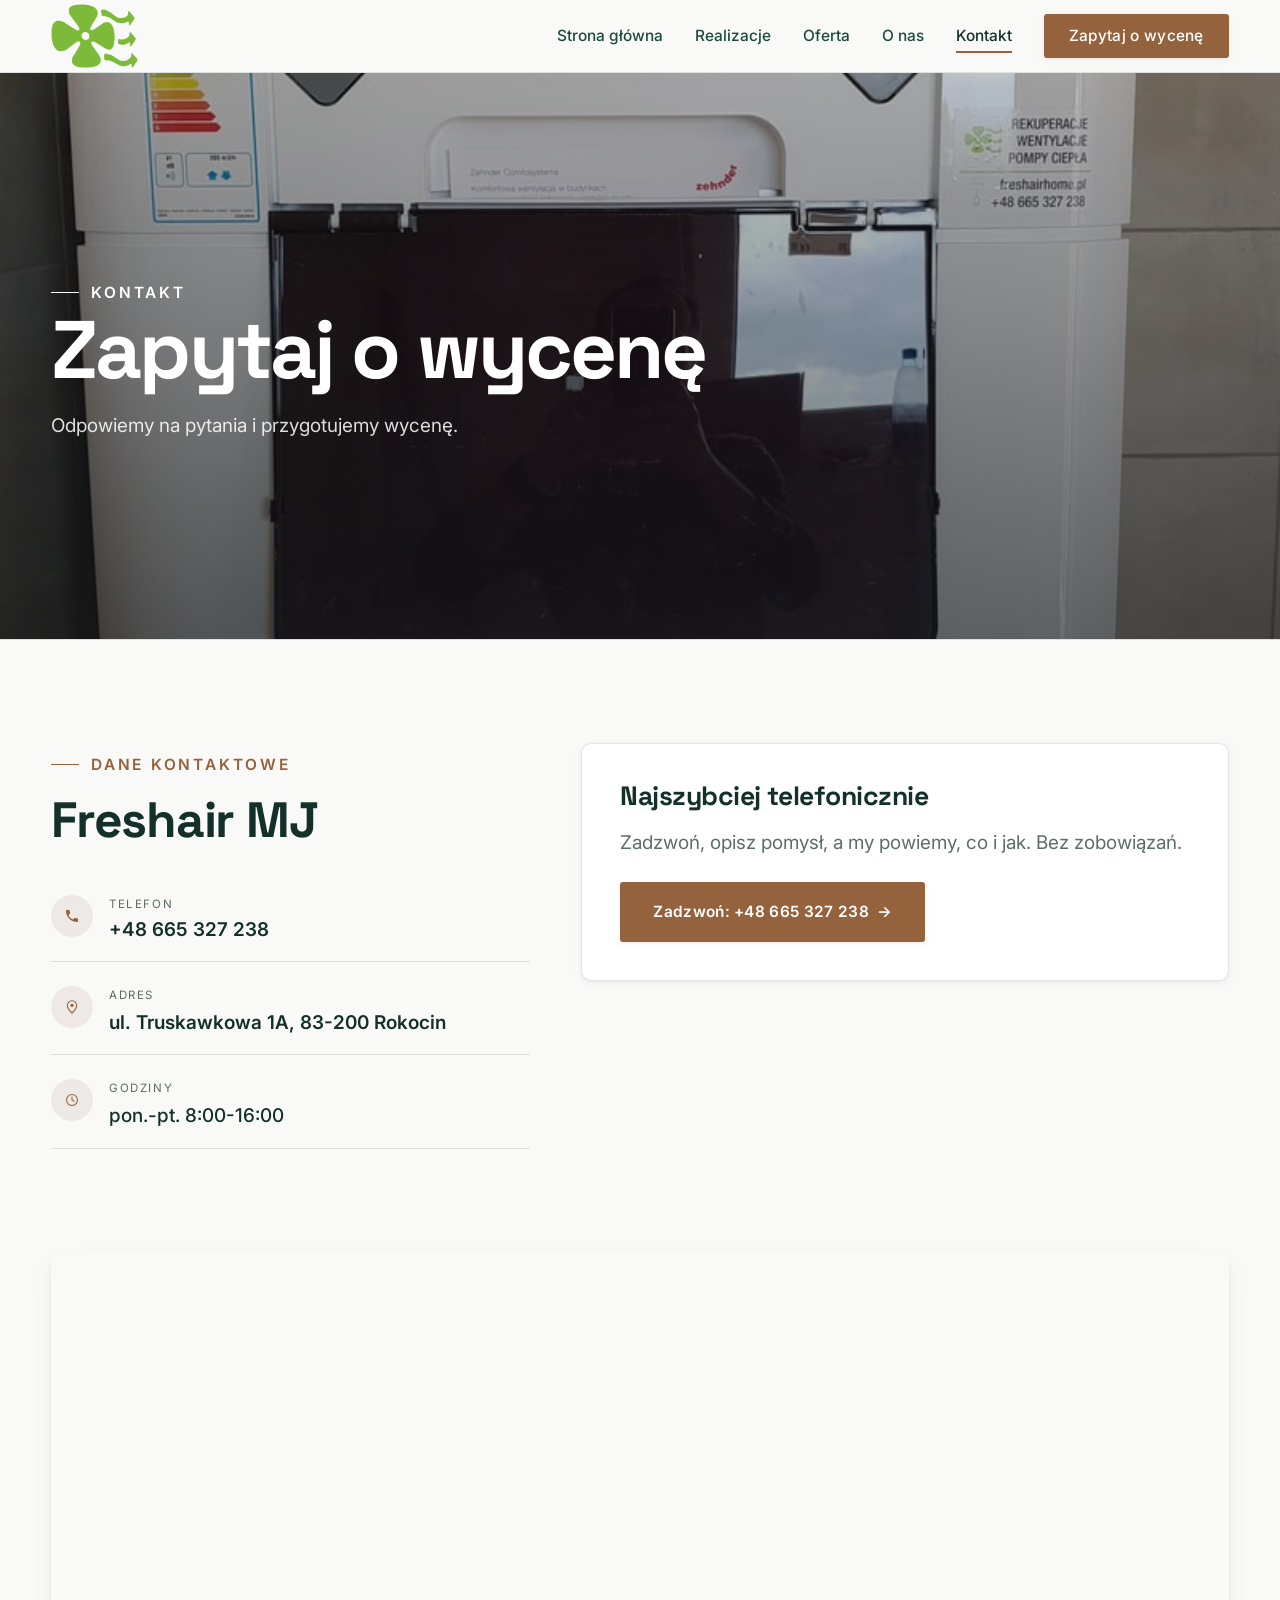
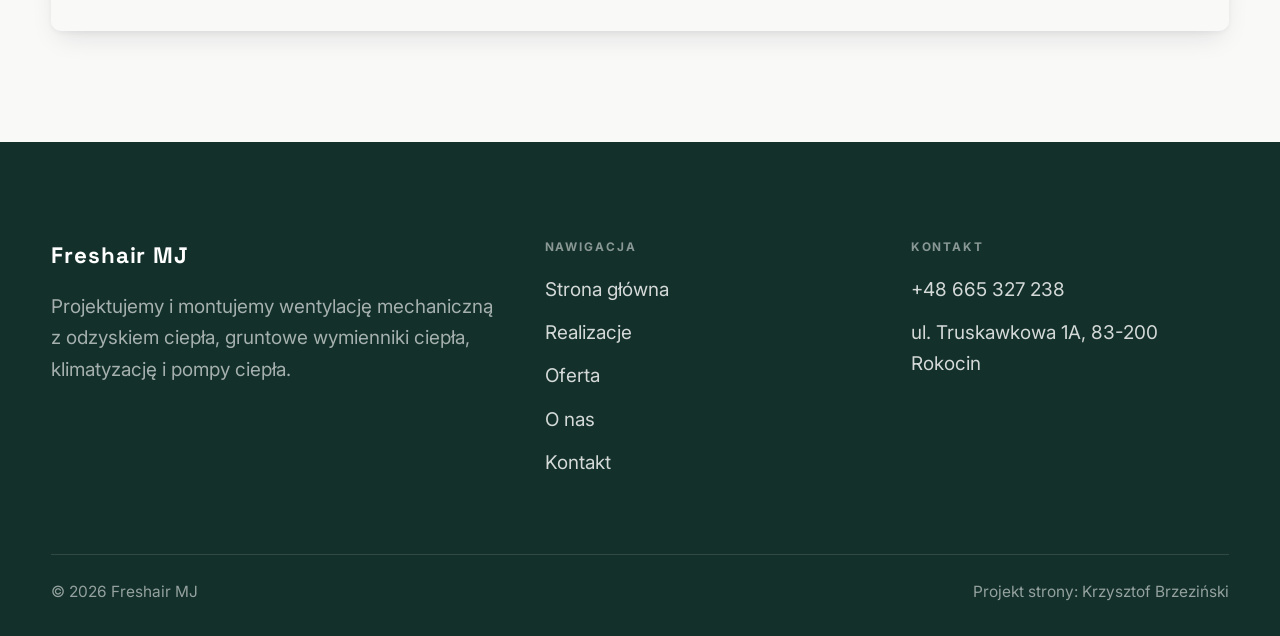
==== kontakt.html @ 2f0b82db "Strona demo: freshair-mj" ====
<!DOCTYPE html>
<html lang="pl">
<head>
<meta charset="UTF-8">
<meta name="viewport" content="width=device-width, initial-scale=1.0">
<title>Kontakt - Freshair MJ</title>
<meta name="description" content="Kontakt Freshair MJ - ul. Truskawkowa 1A, 83-200 Rokocin">
<link rel="preconnect" href="https://fonts.googleapis.com">
<link rel="preconnect" href="https://fonts.gstatic.com" crossorigin>
<link href="https://fonts.googleapis.com/css2?family=Space+Grotesk:wght@500;600;700&family=Inter:wght@400;500;600&display=swap" rel="stylesheet">
<link rel="stylesheet" href="assets/styles.css">
</head>
<body>

<header class="nav">
  <div class="wrap nav-inner">
    <a class="brand brand-has-logo" href="index.html"><img class="brand-logo" src="img/logo.png" alt="Freshair MJ"></a>
    <nav class="nav-links">
      <a href="index.html">Strona główna</a>
      <a href="realizacje.html">Realizacje</a>
      <a href="oferta.html">Oferta</a>
      <a href="o-nas.html">O nas</a>
      <a href="kontakt.html" class="active">Kontakt</a>
      <a href="kontakt.html" class="btn btn-accent">Zapytaj o wycenę</a>
    </nav>
    <button class="nav-toggle" aria-label="Menu"><span></span><span></span><span></span></button>
  </div>
</header>

<section class="pagehead">
  <img src="img/g3.jpg" alt="Freshair MJ - Zapytaj o wycenę">
  <div class="wrap">
    <span class="eyebrow">Kontakt</span>
    <h1>Zapytaj o wycenę</h1>
    <p>Odpowiemy na pytania i przygotujemy wycenę.</p>
  </div>
</section>
<section>
  <div class="wrap contact-grid">
    <div class="reveal">
      <span class="eyebrow">Dane kontaktowe</span>
      <h2 style="margin:var(--space-4) 0 var(--space-6)">Freshair MJ</h2>
      <div class="info-list">
        <div class="info-row"><div class="ic"><svg class="ico-tel" width="16" height="16" viewBox="0 0 24 24" fill="none" aria-hidden="true"><path d="M6.6 10.8a15.5 15.5 0 0 0 6.6 6.6l2.2-2.2a1 1 0 0 1 1-.24 11.4 11.4 0 0 0 3.6.58 1 1 0 0 1 1 1V20a1 1 0 0 1-1 1A17 17 0 0 1 3 4a1 1 0 0 1 1-1h3.5a1 1 0 0 1 1 1c0 1.25.2 2.46.58 3.6a1 1 0 0 1-.25 1l-2.23 2.2Z" fill="currentColor"/></svg></div><div><div class="lbl">Telefon</div><a class="val" href="tel:+48665327238">+48 665 327 238</a></div></div>
        <div class="info-row"><div class="ic"><svg class="ico-pin" width="16" height="16" viewBox="0 0 24 24" fill="none" aria-hidden="true"><path d="M12 21s7-6.1 7-11.5A7 7 0 0 0 5 9.5C5 14.9 12 21 12 21Z" stroke="currentColor" stroke-width="1.6" fill="none"/><circle cx="12" cy="9.5" r="2.4" fill="currentColor"/></svg></div><div><div class="lbl">Adres</div><div class="val">ul. Truskawkowa 1A, 83-200 Rokocin</div></div></div>
        <div class="info-row"><div class="ic"><svg class="ico-clock" width="16" height="16" viewBox="0 0 24 24" fill="none" aria-hidden="true"><circle cx="12" cy="12" r="8.2" stroke="currentColor" stroke-width="1.6"/><path d="M12 7.5V12l3.2 1.9" stroke="currentColor" stroke-width="1.6" stroke-linecap="round"/></svg></div><div><div class="lbl">Godziny</div><div class="val" style="font-weight:500">pon.-pt. 8:00-16:00</div></div></div>
      </div>
    </div>
    <div class="reveal">
      <div class="form">
        <h3 style="margin-bottom:var(--space-4)">Najszybciej telefonicznie</h3>
        <p class="muted" style="margin-bottom:var(--space-5)">Zadzwoń, opisz pomysł, a my powiemy, co i jak. Bez zobowiązań.</p>
        <a href="tel:+48665327238" class="btn btn-accent" style="justify-content:center">Zadzwoń: +48 665 327 238 <span class="arr">→</span></a>
      </div>
    </div>
  </div>
</section>
<section style="padding-top:0">
  <div class="wrap reveal">
    <iframe class="map" title="Freshair MJ - Starogard Gdański" src="https://maps.google.com/maps?q=53.9455151%2C18.4583907&z=15&output=embed" loading="lazy" referrerpolicy="no-referrer-when-downgrade"></iframe>
  </div>
</section>

<footer>
  <div class="wrap">
    <div class="foot-grid">
      <div class="foot-brand">
        <div class="name">Freshair MJ</div>
        <p>Projektujemy i montujemy wentylację mechaniczną z odzyskiem ciepła, gruntowe wymienniki ciepła, klimatyzację i pompy ciepła.</p>
      </div>
      <div class="foot-col">
        <h4>Nawigacja</h4>
        <a href="index.html">Strona główna</a>
        <a href="realizacje.html">Realizacje</a>
        <a href="oferta.html">Oferta</a>
        <a href="o-nas.html">O nas</a>
        <a href="kontakt.html">Kontakt</a>
      </div>
      <div class="foot-col">
        <h4>Kontakt</h4>
        <a href="tel:+48665327238">+48 665 327 238</a>
        <p>ul. Truskawkowa 1A, 83-200 Rokocin</p>
      </div>
    </div>
    <div class="foot-bot">
      <span>© 2026 Freshair MJ</span>
      <span>Projekt strony: Krzysztof Brzeziński</span>
    </div>
  </div>
</footer>


<script src="assets/main.js"></script>
</body>
</html>
---- assets/styles.css ----
/* ============================================================
   STOLBASZ — premium, architektoniczny B2B fit-out
   Jasna paleta, zero brązu. System wg premium-web-craft.
   Projekt strony: Krzysztof Brzeziński
   ============================================================ */

:root{
  /* PALETA — jasna, architektoniczna, chłodna */
  --paper:#F2F9F4;          /* główne tło */
  --paper-2:#E0EFE6;        /* sekcje alternatywne (chłodny jasny szary) */
  --paper-3:#E0EFE6;        /* delikatne wypełnienia */
  --ink:#13302A;            /* tekst główny — chłodny grafit */
  --ink-soft:#1F4A3E;       /* nagłówki drugorzędne */
  --muted:#5C6E66;          /* tekst poboczny */
  --line:rgba(19,48,42,.12);/* hairline */
  --accent:#1FA866;         /* stonowany petrol-slate — jedyny akcent */
  --accent-d:#168A52;
  --accent-soft:rgba(31,168,102,.10);
  --dark:#13302A;           /* sekcje ciemne (stopka/CTA) */

  /* ODSTĘPY — skala 4/8 */
  --space-1:4px; --space-2:8px; --space-3:12px; --space-4:16px; --space-5:24px;
  --space-6:32px; --space-7:48px; --space-8:64px; --space-9:96px; --space-10:128px;

  /* TYPOGRAFIA — fluid clamp() (skala podbita 16.07.2026: większe, czytelniejsze litery — uwaga Adama) */
  --text-sm:clamp(.9rem,.87rem + .12vw,1rem);
  --text-base:clamp(1.08rem,1.04rem + .18vw,1.2rem);
  --text-lg:clamp(1.24rem,1.15rem + .34vw,1.44rem);
  --text-h3:clamp(1.34rem,1.22rem + .55vw,1.66rem);
  --text-h2:clamp(2.1rem,1.66rem + 2.1vw,3.1rem);
  --text-h1:clamp(2.9rem,2.1rem + 4vw,5.1rem);

  /* PROMIENIE — architektoniczne, raczej ostre */
  --r-sm:3px; --r-md:6px; --r-lg:10px;

  /* RUCH */
  --ease:cubic-bezier(.25,.46,.45,.94); --dur:.24s;

  /* CIENIE — miękkie, warstwowe */
  --sh-sm:0 1px 2px rgba(16,24,32,.04), 0 2px 8px rgba(16,24,32,.05);
  --sh-md:0 2px 6px rgba(16,24,32,.05), 0 12px 28px -8px rgba(16,24,32,.12);
  --sh-lg:0 6px 14px rgba(16,24,32,.07), 0 26px 56px -18px rgba(16,24,32,.22);

  --hairline:1px solid var(--line);

  --font-display:'Space Grotesk','Inter',sans-serif;
  --font-body:'Inter',sans-serif;
}

*{box-sizing:border-box;margin:0;padding:0}
html{scroll-behavior:smooth}
body{
  font-family:var(--font-body);
  font-size:var(--text-base);
  line-height:1.65;
  color:var(--ink);
  background:var(--paper);
  -webkit-font-smoothing:antialiased;
  text-rendering:optimizeLegibility;
}
img{max-width:100%;display:block}
a{color:inherit;text-decoration:none}

.wrap{width:min(92%,1180px);margin-inline:auto}
section{padding-block:clamp(52px,6.5vw,96px)}

h1,h2,h3{font-family:var(--font-display);font-weight:700;line-height:1.08;letter-spacing:-.02em;color:var(--ink)}
h1{font-size:var(--text-h1);letter-spacing:-.035em}
h2{font-size:var(--text-h2);letter-spacing:-.025em}
h3{font-size:var(--text-h3)}
p{max-width:65ch}

.eyebrow{
  font-family:var(--font-body);
  font-size:var(--text-sm);
  font-weight:600;
  letter-spacing:.18em;
  text-transform:uppercase;
  color:var(--accent);
  display:inline-flex;align-items:center;gap:var(--space-3);
}
.eyebrow::before{content:"";width:28px;height:1px;background:var(--accent);display:inline-block}

.muted{color:var(--muted)}
.lead{font-size:var(--text-lg);line-height:1.55;color:var(--ink-soft);max-width:50ch}

/* ---------- BUTTONS ---------- */
.btn{
  display:inline-flex;align-items:center;gap:var(--space-2);
  font-weight:600;font-size:var(--text-sm);letter-spacing:.02em;
  padding:var(--space-4) var(--space-6);
  border-radius:var(--r-sm);
  transition:transform var(--dur) var(--ease),box-shadow var(--dur) var(--ease),background var(--dur) var(--ease);
  cursor:pointer;border:1px solid transparent;
}
.btn-accent{background:var(--accent);color:#fff;box-shadow:var(--sh-sm)}
.btn-accent:hover{background:var(--accent-d);transform:translateY(-2px);box-shadow:var(--sh-md)}
.btn-accent:active{transform:translateY(0);box-shadow:var(--sh-sm)}
.btn-ghost{background:transparent;color:var(--ink);border-color:var(--line)}
.btn-ghost:hover{border-color:var(--accent);color:var(--accent);transform:translateY(-2px)}
.btn-light{background:#fff;color:var(--ink);box-shadow:var(--sh-sm)}
.btn-light:hover{transform:translateY(-2px);box-shadow:var(--sh-md)}
.btn .arr{transition:transform var(--dur) var(--ease)}
.btn:hover .arr{transform:translateX(4px)}

/* ---------- NAV ---------- */
.nav{
  position:sticky;top:0;z-index:50;
  background:color-mix(in srgb,var(--paper) 88%,transparent);
  backdrop-filter:saturate(140%) blur(10px);
  border-bottom:var(--hairline);
}
.nav-inner{display:flex;align-items:center;justify-content:space-between;height:72px}
.brand{display:flex;flex-direction:column;line-height:1}
.brand .name{font-family:var(--font-display);font-weight:800;font-size:1.35rem;letter-spacing:.04em}
.brand .sub{font-size:.62rem;letter-spacing:.34em;text-transform:uppercase;color:var(--muted);margin-top:5px}
.nav-links{display:flex;align-items:center;gap:var(--space-6)}
.nav-links a{font-size:var(--text-sm);font-weight:500;color:var(--ink-soft);position:relative;padding-block:4px;transition:color var(--dur) var(--ease)}
.nav-links a::after{content:"";position:absolute;left:0;bottom:0;width:0;height:1.5px;background:var(--accent);transition:width var(--dur) var(--ease)}
.nav-links a:hover,.nav-links a.active{color:var(--ink)}
.nav-links a:hover::after,.nav-links a.active::after{width:100%}
.nav-links .btn{padding:var(--space-2) var(--space-5)}
/* przyciski w nav: właściwy kolor (przebij .nav-links a) + bez podkreślenia */
.nav-links a.btn-accent{color:#fff}
.nav-links a.btn-ghost,.nav-links a.btn-light{color:var(--ink)}
.nav-links a.btn::after{display:none}
.nav-toggle{display:none;background:none;border:none;cursor:pointer;flex-direction:column;gap:5px;padding:8px}
.nav-toggle span{width:24px;height:2px;background:var(--ink);transition:var(--dur)}

/* ---------- HERO (split) ---------- */
.hero{position:relative;overflow:hidden;border-bottom:var(--hairline)}
.hero-grid{display:grid;grid-template-columns:1.05fr .95fr;gap:clamp(24px,4vw,60px);align-items:center;
  padding-block:clamp(36px,4.5vw,64px)}
.hero-copy .eyebrow{margin-bottom:var(--space-5)}
.hero-copy h1{margin-bottom:var(--space-5)}
.hero-copy .lead{margin-bottom:var(--space-7)}
.hero-actions{display:flex;flex-wrap:wrap;gap:var(--space-4)}
.hero-art{position:relative;aspect-ratio:4/3;border-radius:var(--r-lg);overflow:hidden;box-shadow:var(--sh-lg)}
.hero-art img{width:100%;height:100%;object-fit:cover}
.hero-art::after{content:"";position:absolute;inset:0;background:linear-gradient(180deg,transparent 55%,rgba(18,24,28,.28))}
.hero-badge{position:absolute;left:var(--space-5);bottom:var(--space-5);z-index:2;
  background:rgba(252,252,251,.94);backdrop-filter:blur(4px);
  border-radius:var(--r-md);padding:var(--space-4) var(--space-5);box-shadow:var(--sh-md);max-width:78%}
.hero-badge strong{display:block;font-family:var(--font-display);font-size:1rem;letter-spacing:-.01em}
.hero-badge span{font-size:var(--text-sm);color:var(--muted)}

/* ---------- HERO duży / kinowy (strona główna) ---------- */
.hero-cine{position:relative;min-height:clamp(560px,82vh,840px);min-height:clamp(560px,82svh,840px);display:flex;align-items:center;overflow:hidden;border-bottom:var(--hairline)}
.hero-cine>img{position:absolute;inset:0;width:100%;height:100%;object-fit:cover;z-index:0}
.hero-cine::after{content:"";position:absolute;inset:0;z-index:1;
  background:linear-gradient(95deg,rgba(13,18,23,.86) 0%,rgba(13,18,23,.64) 32%,rgba(13,18,23,.24) 62%,rgba(13,18,23,.04) 100%)}
.hero-cine .wrap{position:relative;z-index:2;padding-block:var(--space-8)}
.hero-cine .hero-copy{max-width:660px}
.hero-cine .eyebrow{color:#fff;margin-bottom:var(--space-5)}
.hero-cine .eyebrow::before{background:#fff}
.hero-cine h1{color:#fff;margin-bottom:var(--space-5);font-size:clamp(2.9rem,2rem + 4.4vw,5.2rem)}
.hero-cine .lead{color:rgba(255,255,255,.92);max-width:48ch;margin-bottom:var(--space-7)}
.hero-cine .hero-actions{display:flex;flex-wrap:wrap;gap:var(--space-4)}
@media(max-width:680px){
  .hero-cine{min-height:clamp(520px,76vh,640px);min-height:clamp(520px,76svh,640px);align-items:flex-end}
  .hero-cine::after{background:linear-gradient(0deg,rgba(13,18,23,.9) 6%,rgba(13,18,23,.45) 55%,rgba(13,18,23,.25) 100%)}
  .hero-cine .wrap{padding-bottom:var(--space-9)}
}

/* full-bleed hero variant (podstrony) */
.pagehead{position:relative;min-height:46vh;min-height:46svh;display:flex;align-items:flex-end;overflow:hidden;border-bottom:var(--hairline)}
.pagehead img{position:absolute;inset:0;width:100%;height:100%;object-fit:cover}
.pagehead::after{content:"";position:absolute;inset:0;background:linear-gradient(180deg,rgba(18,24,28,.25),rgba(18,24,28,.62))}
.pagehead .wrap{position:relative;z-index:2;padding-block:var(--space-9);color:#fff}
.pagehead h1{color:#fff;max-width:18ch}
.pagehead .eyebrow{color:#fff}
.pagehead .eyebrow::before{background:#fff}
.pagehead p{color:rgba(255,255,255,.86);margin-top:var(--space-4);max-width:54ch}

/* ---------- STRIP (pasek skrótów / liczby) ---------- */
.strip{background:var(--dark);color:#fff}
.strip .wrap{display:grid;grid-template-columns:repeat(4,1fr);gap:var(--space-6);padding-block:var(--space-8)}
.strip .item .k{font-family:var(--font-display);font-size:clamp(1.6rem,1.2rem + 1.4vw,2.4rem);font-weight:800;letter-spacing:-.02em;color:#fff}
.strip .item .v{font-size:var(--text-sm);color:rgba(255,255,255,.66);margin-top:var(--space-2);line-height:1.45}
.strip .item{border-left:2px solid var(--accent);padding-left:var(--space-5)}

/* ---------- SECTION HEAD ---------- */
.head{max-width:48rem;margin-bottom:var(--space-8)}
.head.center{margin-inline:auto;text-align:center}
.head .eyebrow{margin-bottom:var(--space-4)}
.head h2{margin-bottom:var(--space-4)}
.head p{color:var(--muted);font-size:var(--text-lg);line-height:1.55}
.head.center p{margin-inline:auto}

/* ---------- INTRO SPLIT ---------- */
.split{display:grid;grid-template-columns:.92fr 1.08fr;gap:clamp(28px,5vw,80px);align-items:center}
.split.rev{grid-template-columns:1.08fr .92fr}
.split.rev .split-art{order:-1}
.split-art{position:relative;aspect-ratio:5/4;border-radius:var(--r-lg);overflow:hidden;box-shadow:var(--sh-lg)}
.split-art img{width:100%;height:100%;object-fit:cover}
.split-copy h2{margin-bottom:var(--space-5)}
.split-copy p+p{margin-top:var(--space-4)}
.split-copy .btn{margin-top:var(--space-6)}

/* ---------- SERVICES (zakres) ---------- */
.svc-grid{display:grid;grid-template-columns:repeat(auto-fit,minmax(280px,1fr));gap:var(--space-5)}
.svc{background:#fff;border:var(--hairline);border-radius:var(--r-md);padding:var(--space-7) var(--space-6);
  transition:transform var(--dur) var(--ease),box-shadow var(--dur) var(--ease),border-color var(--dur) var(--ease);
  position:relative;overflow:hidden}
.svc::before{content:"";position:absolute;left:0;top:0;width:3px;height:0;background:var(--accent);transition:height var(--dur) var(--ease)}
.svc:hover{transform:translateY(-4px);box-shadow:var(--sh-md);border-color:transparent}
.svc:hover::before{height:100%}
.svc .ic{font-family:var(--font-display);font-size:.8rem;font-weight:700;letter-spacing:.12em;color:var(--accent);margin-bottom:var(--space-4)}
.svc h3{margin-bottom:var(--space-3);font-size:1.22rem}
.svc p{color:var(--muted);font-size:var(--text-base);line-height:1.6}

/* big detailed service rows */
.svc-row{display:grid;grid-template-columns:.8fr 1.2fr;gap:clamp(20px,4vw,60px);align-items:center;padding-block:var(--space-8)}
.svc-row+.svc-row{border-top:var(--hairline)}
.svc-row.rev{grid-template-columns:1.2fr .8fr}
.svc-row.rev .svc-row-art{order:-1}
.svc-row-art{aspect-ratio:4/3;border-radius:var(--r-md);overflow:hidden;box-shadow:var(--sh-md)}
.svc-row-art img{width:100%;height:100%;object-fit:cover}
.svc-row h3{font-size:1.5rem;margin-bottom:var(--space-4)}
.svc-row .num{font-family:var(--font-display);font-size:.85rem;font-weight:700;letter-spacing:.14em;color:var(--accent);display:block;margin-bottom:var(--space-3)}
.svc-row ul{list-style:none;margin-top:var(--space-4);display:flex;flex-direction:column;gap:var(--space-2)}
.svc-row li{position:relative;padding-left:var(--space-5);color:var(--muted);font-size:var(--text-base)}
.svc-row li::before{content:"";position:absolute;left:0;top:.62em;width:8px;height:1px;background:var(--accent)}

/* ---------- GALLERY (realizacje) ---------- */
.gallery{display:grid;grid-template-columns:repeat(12,1fr);gap:var(--space-4);grid-auto-rows:200px}
/* GALERIA MASONRY — pionowe zdjęcia (portrety beauty/wellness) bez przycinania: kolumny, height auto */
.gallery-masonry{column-count:3;column-gap:var(--space-4)}
@media(max-width:900px){.gallery-masonry{column-count:2}}
@media(max-width:560px){.gallery-masonry{column-count:1}}
.gallery-masonry .m-tile{break-inside:avoid;margin:0 0 var(--space-4);padding:0;position:relative;overflow:hidden;border-radius:var(--r-md);border:1px solid var(--line)}
.gallery-masonry .m-tile img{width:100%;height:auto;display:block}
.gallery-masonry .m-tile .cap{position:absolute;left:0;right:0;bottom:0;padding:var(--space-4);color:#fff;background:linear-gradient(0deg,rgba(0,0,0,.55),transparent);font-size:var(--text-sm)}
.gallery-masonry .m-tile .cap small{display:block;font-weight:400;opacity:.78;letter-spacing:.04em;text-transform:uppercase;font-size:.66rem;margin-top:3px}
.tile{position:relative;overflow:hidden;border-radius:var(--r-md);box-shadow:var(--sh-sm);
  transition:transform var(--dur) var(--ease),box-shadow var(--dur) var(--ease)}
.tile img{width:100%;height:100%;object-fit:cover;transition:transform .6s var(--ease)}
.tile:hover{box-shadow:var(--sh-md)}
.tile:hover img{transform:scale(1.05)}
.tile .cap{position:absolute;left:0;right:0;bottom:0;padding:var(--space-5) var(--space-4) var(--space-4);
  background:linear-gradient(transparent,rgba(18,24,28,.78));color:#fff;
  font-size:var(--text-sm);font-weight:600;letter-spacing:.01em;
  opacity:0;transform:translateY(8px);transition:var(--dur) var(--ease)}
.tile:hover .cap{opacity:1;transform:translateY(0)}
.tile .cap small{display:block;font-weight:400;opacity:.78;letter-spacing:.04em;text-transform:uppercase;font-size:.66rem;margin-top:3px}
/* bento spans */
.t-wide{grid-column:span 6}
.t-tall{grid-column:span 6;grid-row:span 2}
.t-std{grid-column:span 6}
.t-third{grid-column:span 4}
.t-two3{grid-column:span 8}

/* ---------- TRUST / WIARYGODNOŚĆ ---------- */
.trust{background:var(--paper-2)}
.trust-grid{display:grid;grid-template-columns:repeat(auto-fit,minmax(240px,1fr));gap:var(--space-5);margin-top:var(--space-7)}
.trust-card{background:#fff;border-radius:var(--r-md);padding:var(--space-7) var(--space-6);box-shadow:var(--sh-sm);border-top:3px solid var(--accent)}
.trust-card .big{font-family:var(--font-display);font-size:clamp(1.8rem,1.3rem + 1.6vw,2.6rem);font-weight:800;letter-spacing:-.02em;color:var(--ink);line-height:1}
.trust-card h3{font-size:1.12rem;margin:var(--space-3) 0 var(--space-2)}
.trust-card p{color:var(--muted);font-size:var(--text-base);line-height:1.55}

/* ---------- CTA band ---------- */
.cta{background:var(--dark);color:#fff;position:relative;overflow:hidden}
.cta .wrap{display:grid;grid-template-columns:1.4fr .6fr;gap:var(--space-7);align-items:center;position:relative;z-index:2}
.cta h2{color:#fff;max-width:20ch}
.cta p{color:rgba(255,255,255,.74);margin-top:var(--space-4)}
.cta-actions{display:flex;flex-direction:column;gap:var(--space-3);align-items:flex-start}
.cta::before{content:"";position:absolute;right:-80px;top:-80px;width:360px;height:360px;border-radius:50%;
  background:radial-gradient(circle,var(--accent-soft),transparent 70%)}

/* ---------- CONTACT ---------- */
.contact-grid{display:grid;grid-template-columns:.85fr 1.15fr;gap:clamp(28px,4vw,56px);align-items:start}
.info-list{display:flex;flex-direction:column;gap:var(--space-2)}
.info-row{display:flex;gap:var(--space-4);align-items:flex-start;padding-block:var(--space-4);border-bottom:var(--hairline)}
.info-row .ic{flex:none;width:42px;height:42px;display:grid;place-items:center;border-radius:50%;
  background:var(--accent-soft);color:var(--accent);font-size:1.05rem}
.info-row .lbl{font-size:.72rem;letter-spacing:.14em;text-transform:uppercase;color:var(--muted)}
.info-row .val{font-weight:600;font-size:var(--text-base);margin-top:2px}
.info-row a.val:hover{color:var(--accent)}
.map{border:none;border-radius:var(--r-lg);box-shadow:var(--sh-md);width:100%;height:100%;min-height:380px;filter:grayscale(.2) contrast(1.02)}
.form{background:#fff;border:var(--hairline);border-radius:var(--r-lg);padding:clamp(24px,3vw,40px);box-shadow:var(--sh-sm)}
.form .fld{margin-bottom:var(--space-5)}
.form label{display:block;font-size:var(--text-sm);font-weight:600;margin-bottom:var(--space-2)}
.form input,.form textarea{width:100%;font-family:inherit;font-size:var(--text-base);color:var(--ink);
  padding:var(--space-4);border:var(--hairline);border-radius:var(--r-sm);background:var(--paper);transition:border-color var(--dur)}
.form input:focus,.form textarea:focus{outline:none;border-color:var(--accent);background:#fff}
.form textarea{resize:vertical;min-height:120px}
.form .note{font-size:var(--text-sm);color:var(--muted);margin-top:var(--space-3)}

/* ---------- FOOTER ---------- */
footer{background:var(--dark);color:#fff;padding-block:var(--space-9) var(--space-6)}
.foot-grid{display:grid;grid-template-columns:1.4fr 1fr 1fr;gap:var(--space-7);margin-bottom:var(--space-8)}
.foot-brand .name{font-family:var(--font-display);font-weight:800;font-size:1.4rem;letter-spacing:.04em}
.foot-brand p{color:rgba(255,255,255,.62);margin-top:var(--space-4);font-size:var(--text-base);max-width:38ch}
.foot-col h4{font-size:.74rem;letter-spacing:.16em;text-transform:uppercase;color:rgba(255,255,255,.5);margin-bottom:var(--space-4)}
.foot-col a,.foot-col p{display:block;color:rgba(255,255,255,.82);font-size:var(--text-base);margin-bottom:var(--space-3)}
.foot-col a:hover{color:#fff}
.foot-bot{border-top:1px solid rgba(255,255,255,.12);padding-top:var(--space-5);display:flex;justify-content:space-between;flex-wrap:wrap;gap:var(--space-3);
  font-size:var(--text-sm);color:rgba(255,255,255,.55)}
.foot-bot a:hover{color:#fff}

/* ---------- REVEAL ---------- */
.reveal{opacity:0;transform:translateY(22px);transition:opacity .6s var(--ease),transform .6s var(--ease)}
.reveal.in{opacity:1;transform:none}

/* ---------- RESPONSIVE ---------- */
@media(max-width:920px){
  .hero-grid,.split,.split.rev,.svc-row,.svc-row.rev,.cta .wrap,.contact-grid,.foot-grid{grid-template-columns:1fr}
  .split.rev .split-art,.svc-row.rev .svc-row-art{order:0}
  .hero-art{aspect-ratio:16/10;max-height:420px}
  .strip .wrap{grid-template-columns:repeat(2,1fr);gap:var(--space-7)}
  .gallery{grid-auto-rows:180px}
  .t-wide,.t-tall,.t-std,.t-third,.t-two3{grid-column:span 6}
  .t-tall{grid-row:span 1}
  .cta-actions{flex-direction:row;flex-wrap:wrap}
  .foot-grid{gap:var(--space-6)}
}
@media(max-width:680px){
  .nav-links{position:fixed;inset:72px 0 auto 0;background:var(--paper);flex-direction:column;align-items:stretch;
    gap:0;padding:var(--space-4) 6%;border-bottom:var(--hairline);box-shadow:var(--sh-md);
    transform:translateY(-120%);transition:transform var(--dur) var(--ease)}
  .nav-links.open{transform:translateY(0)}
  .nav-links a{padding-block:var(--space-4);border-bottom:var(--hairline)}
  .nav-links .btn{margin-top:var(--space-3);justify-content:center}
  .nav-toggle{display:flex}
  .strip .wrap{grid-template-columns:1fr}
  .gallery{grid-template-columns:repeat(6,1fr)}
  .foot-grid{grid-template-columns:1fr}
}
@media(prefers-reduced-motion:reduce){
  *{animation-duration:.01ms!important;transition:none!important}
  .reveal{opacity:1!important;transform:none!important}
  html{scroll-behavior:auto}
}

/* ============================================================
   PREMIUM LAYER — destylat deep-researchu branż (anty-AI, spokój).
   Zmienne STOLBASZ (--accent/--ink/--paper/--line/--dark). Ruch ledwo
   zauważalny, krzywa cubic-bezier(.16,.84,.44,1); prefers-reduced-motion
   pokryte blanketem wyżej. Karty hairline zamiast cieni = #1 sygnał „nie-AI".
   ============================================================ */

/* więcej oddechu między sekcjami (liderzy: 110-130px) */
section{padding-block:clamp(64px,8vw,128px)}

/* 1) Aksamitny reveal — dłuższa, miękka krzywa zamiast „skoku" */
.reveal{transition:opacity .9s cubic-bezier(.16,.84,.44,1),transform .9s cubic-bezier(.16,.84,.44,1);will-change:opacity,transform}
/* stagger TYLKO w galerii (tam pozycja = porządek dzieci) */
.gallery .reveal:nth-child(2){transition-delay:.07s}
.gallery .reveal:nth-child(3){transition-delay:.14s}
.gallery .reveal:nth-child(4){transition-delay:.21s}
.gallery .reveal:nth-child(5){transition-delay:.28s}
.gallery .reveal:nth-child(6){transition-delay:.35s}

/* 2) Hero STATYCZNY na .hero-cine — Ken Burns CAŁKIEM WYŁĄCZONY 26.06 (3. zgłoszenie Szymona).
   GENEZA: animowanie scale na <img> hero z teksturami (cegły/framugi) re-samplinguje obraz
   klatka po klatce → na części ekranów drobne drganie/shimmer = „heroshot się trzęsie".
   translateY usunięto wcześniej, scale-only + will-change/GPU NIE wystarczyły do GWARANCJI gładkości.
   Krzysztof zażądał pewności („make sure, że błąd się nie pojawi") > efekt. Zero animacji = 0% drgania.
   Delikatny zoom zostaje TYLKO w pełnoekranowych hero gastro/studio (hg-bg/hs-bg — tło, inny
   mechanizm, chwalone, nigdy nie zgłaszane). NIE wracać do KB na .hero-cine bez realnego testu
   na sprzęcie klienta — to ryzyko regresji „trzęsienia”. */
/* BEZPIECZNY "wow" na hero = jednorazowy FADE-IN (opacity), nie zoom.
   opacity nie dotyka bitmapy → gładkie na KAŻDYM zdjęciu/ekranie/GPU, zero ryzyka migotania.
   Geometryczny ruch (scale/translate) na .hero-cine jest ZAKAZANY (bramka pilnuje). */
@keyframes heroFade{from{opacity:0}to{opacity:1}}
.hero-cine>img{transform:none;animation:heroFade 1.1s ease-out both}

/* 3) Akcentowy hairline pod nagłówkiem sekcji, który „rysuje się" przy wejściu */
.head h2{position:relative;padding-bottom:18px}
.head h2::after{content:"";position:absolute;left:0;bottom:0;height:1px;width:0;background:var(--accent);transition:width 1s cubic-bezier(.16,.84,.44,1) .15s}
.head.center h2::after{left:50%;transform:translateX(-50%)}
.head.reveal.in h2::after,.head.center.reveal.in h2::after{width:54px}

/* 4) Karty HAIRLINE zamiast cieni/zaokrągleń (najmocniejszy anty-AI detal) */
.svc{background:transparent;border:1px solid var(--line);border-radius:var(--r-sm);box-shadow:none}
.svc:hover{box-shadow:none;border-color:var(--accent);transform:translateY(-3px)}
.trust-card{background:transparent;box-shadow:none;border:1px solid var(--line);border-top:2px solid var(--accent);border-radius:var(--r-sm)}
.tile{box-shadow:none;border-radius:var(--r-sm)}
.tile:hover{box-shadow:none}

/* 5) Sticky-nav kondensuje się po przewinięciu (sygnał dopracowania) */
.nav{transition:box-shadow .4s ease,background .4s ease}
.nav.is-stuck{box-shadow:0 1px 0 var(--line),0 14px 30px -24px rgba(0,0,0,.45)}
.nav-inner{transition:height .35s var(--ease)}
.nav.is-stuck .nav-inner{height:60px}

/* 6) MANIFESTO — pełnoekranowy cytat-bohater (zastępuje generyczne „Dlaczego my") */
.manifesto{background:var(--paper-2);text-align:center}
.manifesto .wrap{max-width:60rem}
.manifesto p{font-family:var(--font-display);font-style:italic;font-size:clamp(1.6rem,1rem + 2.4vw,2.8rem);line-height:1.32;color:var(--ink-soft);margin-inline:auto;max-width:26ch;position:relative;padding-top:var(--space-8)}
.manifesto p::before{content:"";position:absolute;top:0;left:50%;transform:translateX(-50%);width:54px;height:1px;background:var(--accent)}
.manifesto p span{color:var(--accent);font-style:italic}

/* 7) GATEWAYS — 3 duże bramy-zdjęcia (zamiast paska menu usług) */
.gateways{display:grid;grid-template-columns:repeat(3,1fr);gap:var(--space-4)}
.gateway{position:relative;aspect-ratio:3/4;overflow:hidden;border-radius:var(--r-sm);display:block}
.gateway img{width:100%;height:100%;object-fit:cover;transition:transform .8s var(--ease),filter .5s var(--ease)}
.gateway::after{content:"";position:absolute;inset:0;background:linear-gradient(180deg,transparent 38%,rgba(18,24,28,.74))}
.gateway:hover img{transform:scale(1.05);filter:brightness(1.05)}
.gateway .g-ttl{position:absolute;left:0;right:0;bottom:0;z-index:2;padding:var(--space-6) var(--space-5);color:#fff;font-family:var(--font-display);font-size:1.45rem;letter-spacing:-.01em;line-height:1.15}
.gateway .g-ttl small{display:block;font-family:var(--font-body);font-size:var(--text-sm);font-weight:400;opacity:.82;letter-spacing:.03em;margin-top:5px}
@media(max-width:760px){.gateways{grid-template-columns:1fr}.gateway{aspect-ratio:16/10}}

/* 8) LOGO klienta w nagłówku (gdy podane --logo) */
/* 52px domyślnie (feedback Bartka 06.07.2026: 40px ginęło, uwaga padła 3x; ~56px sprawdzone na żywym demie anna-borowiec-makeup) */
.brand-logo{height:64px;width:auto;max-width:300px;object-fit:contain;display:block}
.nav.is-stuck .brand-logo{height:52px}
@media(max-width:680px){.brand-logo{height:46px;max-width:210px}}


/* === RWD: nagłówki na wąskich ekranach (dodane 17.07.2026 razem z fixem clamp) ===
   Po przywróceniu działania clamp() dolna granica --text-h1 (2.9rem) rozpychała
   dokument przy długich polskich słowach na telefonach. Tu ją zjeżdżamy. */
@media (max-width:560px){
  :root{
    --text-h1:clamp(1.9rem, 1.15rem + 4.4vw, 2.7rem);
    --text-h2:clamp(1.5rem, 1rem + 3vw, 2.1rem);
  }
  .hero-cine h1{font-size:clamp(1.9rem, 1.15rem + 4.4vw, 2.7rem)}
  h1,h2{overflow-wrap:break-word}
}

/* GODZINY (godziny_grid z briefu) — dzień po lewej, godziny po prawej. Wcześniej BRAK stylu
   powodował sklejenie "Poniedziałek-Piątek8:00-20:00" (dodane 2026-07-21). Neutralne dla dem bez grafiku. */
.godz{display:flex;flex-direction:column;gap:2px;max-width:440px;margin-top:8px}
.godz-row{display:flex;justify-content:space-between;align-items:baseline;gap:24px;padding:10px 0;border-bottom:1px solid var(--line)}
.godz-row:last-child{border-bottom:0}
.godz-row b{font-weight:600;color:var(--ink)}
.godz-row span{color:var(--muted);white-space:nowrap}

/* === MOTION LAYER v2 (silnik) === */
/* ============================================================
   MOTION LAYER v2 — warstwa RUCHU wspólna dla wszystkich rodzin (2026-07-26)
   ------------------------------------------------------------
   PO CO: dema były technicznie poprawne, ale statyczne („za mało efektowne",
   K. 26.07). Ta warstwa dokłada to, co dziś odróżnia stronę premium od
   porządnej: maskowane wejście nagłówków, zdjęcia odsłaniane kurtyną + zoom-out,
   parallax sterowany scrollem (CSS scroll-driven, zero JS w pętli scrolla),
   płynne przejścia MIĘDZY podstronami (View Transitions), stagger siatek.

   ZASADY BEZPIECZEŃSTWA (wynikają z realnych wpadek — NIE łamać):
   1. ⛔ ZERO ruchu geometrycznego na `.hero-cine>img` — skalowanie teksturowanej
      bitmapy = shimmer („heroshot się trzęsie", 3x Szymon). Hero rusza się TYLKO
      tekstem i tylko raz. Bramka predeploy tego pilnuje.
   2. Stan początkowy (ukrycie) ustawia ZAWSZE JavaScript przez klasę `.mt-on`
      na <html>. Bez JS / przy błędzie JS strona wygląda dokładnie jak przed tą
      warstwą — nigdy pusty ekran (wpadka Zmalovane 29.06).
   3. Używamy osobnych właściwości `scale:` / `translate:` zamiast `transform:` —
      dzięki temu wejście NIE kasuje istniejących hoverów (które jadą na transform).
   4. Każdy efekt „drogi" (parallax) tylko desktop + tylko gdy przeglądarka umie
      scroll-driven animations. Mobile dostaje sam fade/mask (bateria, jank).
   5. prefers-reduced-motion wyłącza wszystko (blanket w base.css + własne guardy).
   ============================================================ */

:root{
  --mt-ease:cubic-bezier(.16,.84,.44,1);
  --mt-step:70ms;          /* odstęp między kolejnymi elementami siatki */
}

/* ---------- 1) STAGGER — kolejne elementy siatki wchodzą po sobie ----------
   JS ustawia --i (numer w grupie). Podbita specyficzność (:nth-child(n)) bije
   sztywne delaye galerii z base.css, nie ruszając tamtego pliku. */
.reveal{transition-delay:calc(var(--i,0) * var(--mt-step))}
.gallery .reveal:nth-child(n),
.gateways .reveal:nth-child(n),
.svc-grid .reveal:nth-child(n){transition-delay:calc(var(--i,0) * var(--mt-step))}

/* dłuższy, bardziej „aksamitny" dojazd + delikatny zoom-out całej karty */
.mt-on .reveal{transition-duration:1s,1s}

/* ---------- 2) NAGŁÓWKI — wjazd linia po linii zza maski ----------
   JS dzieli tekst na realne linie (po pomiarze) i owija w .mt-line>i.
   Efekt „szuflady": litery wjeżdżają z dołu, obcięte krawędzią linii. */
.mt-lines .mt-line{display:block;overflow:hidden;padding-bottom:.08em;margin-bottom:-.08em}
.mt-lines .mt-line > i{
  display:block;font-style:inherit;
  translate:0 108%;
  transition:translate 1.05s var(--mt-ease) var(--mt-d,0s);
}
.mt-lines.mt-in .mt-line > i{translate:0 0}

/* wariant awaryjny (nagłówek ma zagnieżdżony markup → nie dzielimy na linie) */
.mt-fade{opacity:0;translate:0 18px;transition:opacity .9s var(--mt-ease) var(--mt-d,0s),translate .9s var(--mt-ease) var(--mt-d,0s)}
.mt-fade.mt-in{opacity:1;translate:0 0}

/* ---------- 3) ZDJĘCIA — odsłanianie „kurtyną" + zoom-out do naturalnej skali ----
   clip-path jedzie od dołu do góry, jednocześnie obraz schodzi z 1.10 do 1.
   Uwaga: `scale:` (nie transform) → hover .tile:hover img{transform:scale(1.05)}
   nadal działa i nie kłóci się z wejściem. */
.mt-on .mt-ph > img,
.mt-on .mt-ph > picture > img{
  clip-path:inset(0 0 100% 0);
  scale:1.10;
  transition:clip-path 1.15s var(--mt-ease) var(--mt-d,0s),
             scale 1.6s var(--mt-ease) var(--mt-d,0s);
}
.mt-on .mt-ph.in > img,
.mt-on .in .mt-ph > img,
.mt-on .mt-ph.mt-in > img,
.mt-on .mt-ph.in > picture > img,
.mt-on .in .mt-ph > picture > img{clip-path:inset(0 0 0 0);scale:1}

/* podpis kafla — delikatnie widoczny od razu, pełny na hover (mniej „martwych" kafli) */
.mt-on .tile .cap{opacity:.001}
.mt-on .tile.in .cap{opacity:.9;translate:0 0;transform:none}
.mt-on .tile.in:hover .cap{opacity:1}

/* ---------- 4) PARALLAX — sterowany scrollem, natywnym CSS (bez JS) ----------
   animation-timeline:view() = przeglądarka sama liczy postęp elementu w oknie.
   Zero listenerów scrolla → zero janku. Desktop only, tylko gdy wspierane. */
@supports (animation-timeline: view()){
  @media (prefers-reduced-motion:no-preference) and (min-width:900px){
    .mt-para{overflow:hidden}
    .mt-para > img{
      height:114%;
      position:relative;top:-7%;
      animation:mtPara linear both;
      animation-timeline:view();
      animation-range:cover 0% cover 100%;
      will-change:translate;
    }
    @keyframes mtPara{from{translate:0 -4.5%}to{translate:0 4.5%}}

    /* sekcje wchodzą z lekkim „oddechem" — zanika przy wyjeździe z ekranu */
    .mt-breathe{
      animation:mtBreathe linear both;
      animation-timeline:view();
      animation-range:entry 0% entry 70%;
    }
    @keyframes mtBreathe{from{opacity:.35}to{opacity:1}}
  }
}

/* ---------- 4b) ŻYWY NAGŁÓWEK — przenikanie kadrów ----------
   Warstwy leżą DOKŁADNIE na zdjęciu hero i różnią się tylko przezroczystością.
   ⛔ Żadnego scale/translate — to skalowanie bitmapy dawało migotanie na teksturach.
   Warstwy wstawia JS; bez niego nic się nie dzieje i nagłówek jest statyczny jak dotąd. */
.mt-hero-layer{
  position:absolute;inset:0;width:100%;height:100%;
  object-fit:cover;object-position:inherit;
  opacity:0;transition:opacity 1.6s ease-in-out;
  pointer-events:none;z-index:1;
}
/* ⚠️ KONIECZNE: warstwa jest zwykłym <img> wewnątrz hero, więc łapie ją reguła
   `.hero-cine > img{animation:heroFade both}` z base.css. Animacja CSS ma pierwszeństwo przed
   zwykłymi deklaracjami — trzymała przezroczystość na klatce startowej i przenikanie nie działało.
   Zdejmujemy JEDYNIE to jednorazowe pojawienie się (heroFade), celowo BEZ !important, żeby
   rodziny z delikatnym zoomem tła (gastro/auto/dom/studio) mogły go warstwie przekazać. */
.hero-cine > img.mt-hero-layer{animation:none}
.mt-hero-layer.mt-show{opacity:1}
/* gdy pokazujemy kadr z rotacji, oryginalne zdjęcie zostaje pod spodem (nigdy nie znika
   całkowicie — gdyby warstwa nie doszła, pod spodem zawsze jest pełne zdjęcie) */
img[data-rotate].mt-under{opacity:1}
/* treść nagłówka musi zostać NAD warstwami */
.hero-cine > .wrap,.hero-cine .hero-copy,
.hg-copy,.ha-copy,.hd-copy,.hs-copy,.hf-copy,.hk-copy,.hero-spa .wrap{position:relative;z-index:3}
@media(prefers-reduced-motion:reduce){
  .mt-hero-layer{display:none}
}

/* ---------- 5) PRZEJŚCIA MIĘDZY PODSTRONAMI (View Transitions) ----------
   Klik w menu przestaje być białym mignięciem — strony przenikają, a pasek
   nawigacji zostaje w miejscu (nazwany element). Przeglądarki bez wsparcia
   nawigują normalnie — zero ryzyka. */
@view-transition{navigation:auto}
@media (prefers-reduced-motion:no-preference){
  ::view-transition-old(root){animation:mtVtOut .26s ease both}
  ::view-transition-new(root){animation:mtVtIn .42s var(--mt-ease) both}
  @keyframes mtVtOut{from{opacity:1}to{opacity:0}}
  @keyframes mtVtIn{from{opacity:0}to{opacity:1}}
}
.nav{view-transition-name:mt-nav}
footer{view-transition-name:mt-foot}

/* ---------- 6) PASEK POSTĘPU CZYTANIA — 2px w kolorze marki ----------
   Też scroll-driven (bez JS). Wstawiany przez JS tylko gdy przeglądarka umie. */
.mt-progress{
  position:fixed;top:0;left:0;z-index:60;
  height:2px;width:100%;
  background:var(--accent);
  transform-origin:0 50%;
  scale:0 1;
  pointer-events:none;
}
@supports (animation-timeline: scroll()){
  .mt-progress{animation:mtProg linear both;animation-timeline:scroll(root block)}
  @keyframes mtProg{from{scale:0 1}to{scale:1 1}}
}

/* ---------- 7) PRZYCISKI — przelot światła + magnes (JS) ----------
   Nakładka jest przezroczysta i przelotowa → NIE zmienia kontrastu tekstu
   (kontrasty WCAG policzone dla wszystkich rodzin zostają w mocy). */
.btn{position:relative;overflow:hidden;isolation:isolate}
.btn::after{
  content:"";position:absolute;inset:0;z-index:-1;pointer-events:none;
  background:linear-gradient(100deg,transparent 32%,rgba(255,255,255,.20) 50%,transparent 68%);
  translate:-120% 0;
}
@media (prefers-reduced-motion:no-preference){
  .btn:hover::after{translate:120% 0;transition:translate .75s var(--mt-ease)}
}
.btn{transition:transform var(--dur) var(--ease),box-shadow var(--dur) var(--ease),
               background var(--dur) var(--ease),translate .25s ease-out}

/* ---------- 8) LINKI NAWIGACJI / LISTY — mikro-detale ---------- */
.mt-on .svc,.mt-on .trust-card{transition:transform .5s var(--mt-ease),border-color .35s ease,box-shadow .35s ease}
.mt-on .svc:hover{transform:translateY(-4px)}

/* kotwice nie chowają się pod przyklejonym paskiem */
:target,[id]{scroll-margin-top:96px}

/* ---------- 9) LICZBY (count-up) ---------- */
.mt-num{font-variant-numeric:tabular-nums}

/* ---------- 10) WYŁĄCZNIK GLOBALNY ----------
   Gdy user woli mniej ruchu — zdejmujemy wszystko, łącznie ze scroll-driven
   (blanket z base.css nie obejmuje animation-timeline). */
@media (prefers-reduced-motion:reduce){
  .mt-lines .mt-line > i{translate:0 0}
  .mt-fade{opacity:1;translate:0 0}
  .mt-on .mt-ph > img,.mt-on .mt-ph > picture > img{clip-path:none;scale:1}
  .mt-para > img{animation:none;height:100%;top:0}
  .mt-breathe{animation:none}
  .mt-progress{display:none}
  .mt-on .tile .cap{opacity:0}
}


/* === auto-paleta ze zdjęć klienta (dopasowanie do estetyki socials) === */
:root{--accent:#94623D;--accent-d:#744A2A;--accent-soft:rgba(148,98,61,0.10);--paper:#F9F9F8;--paper-2:#EFEEED;--paper-3:#E8E7E5;}
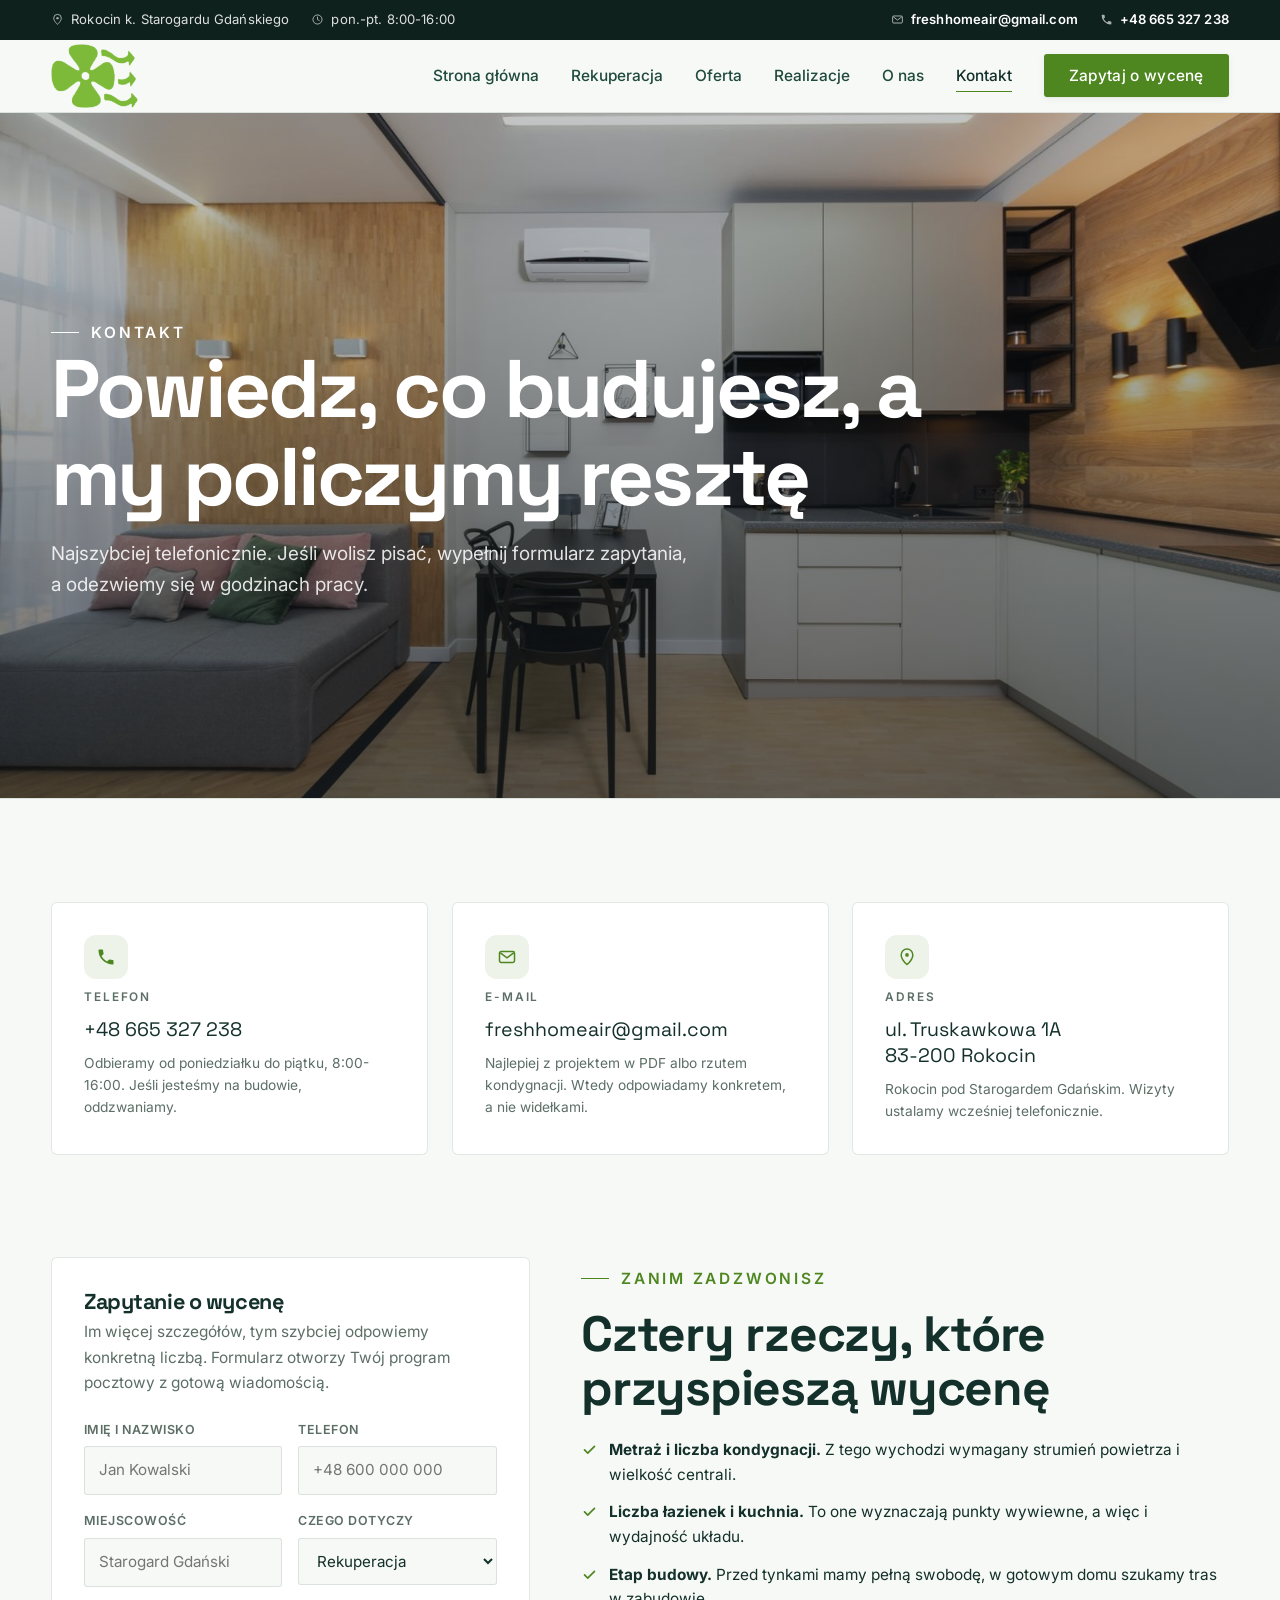
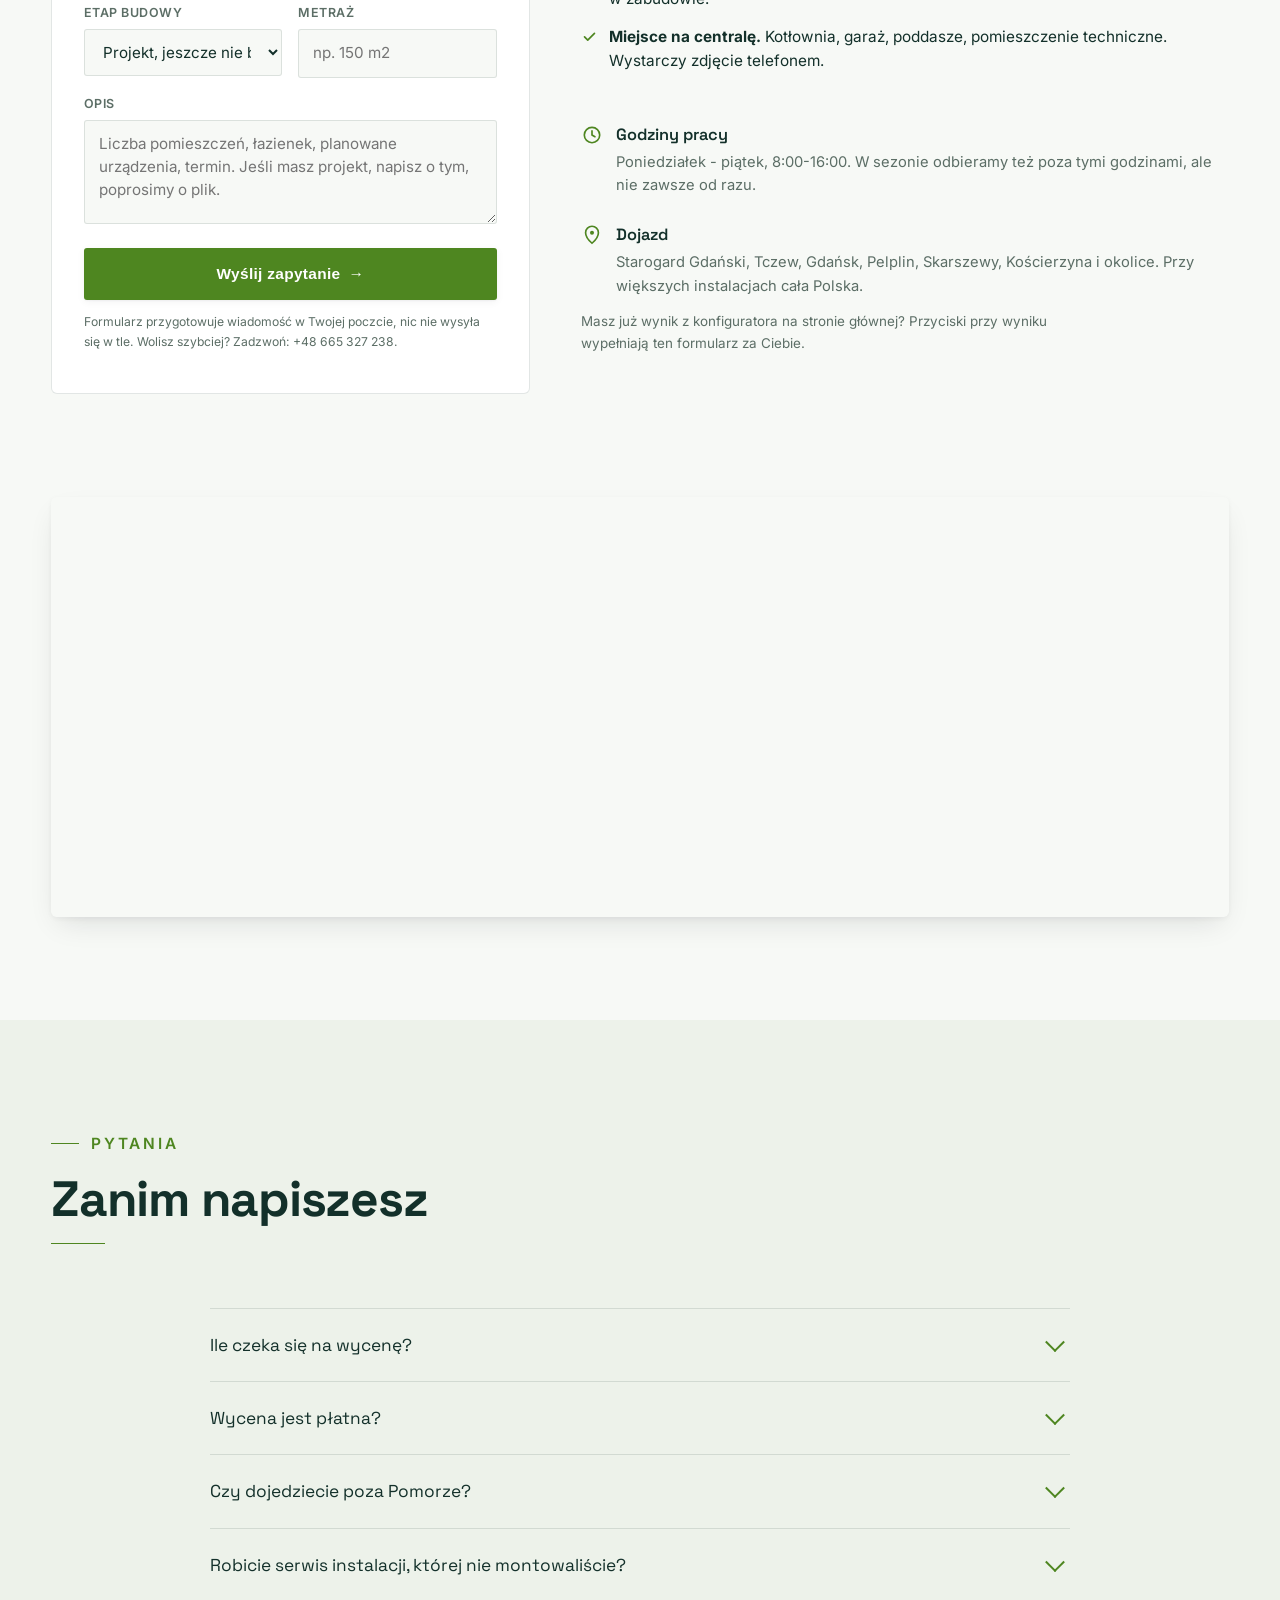
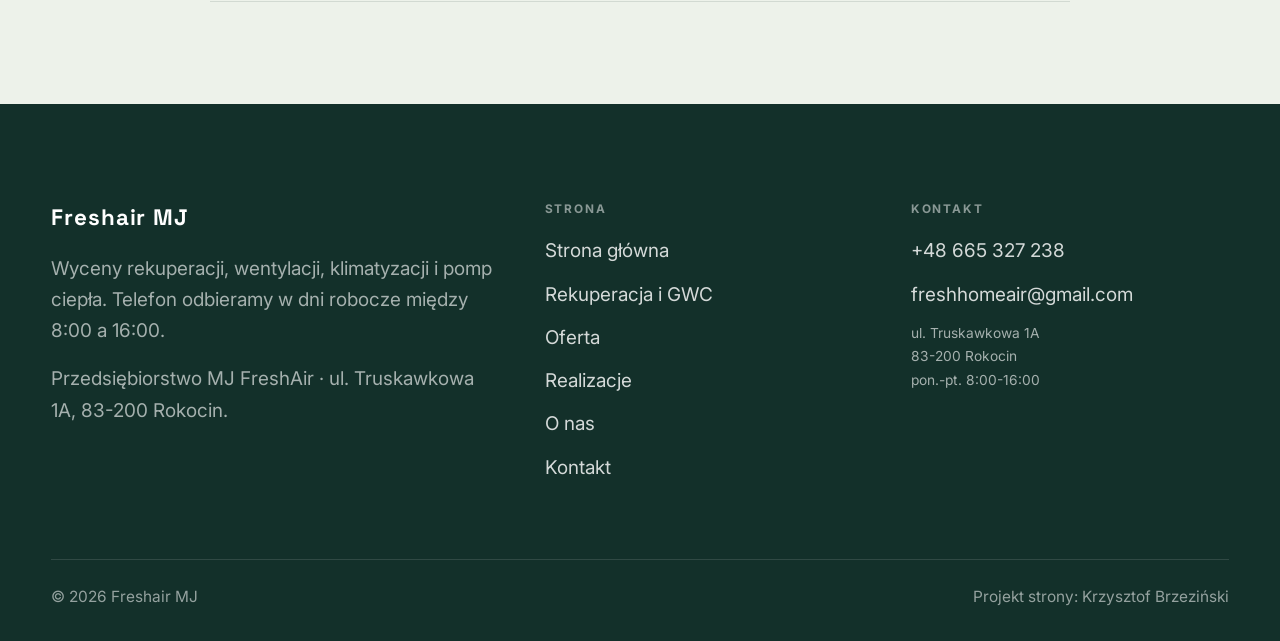
==== commit c674ba72: "[claude-edit][cmt:5e44546d-c208-40e9-bb66-fece0e5e0d0d] Podstrony premium (naprawa zdjec), konfigura" ====
--- a/kontakt.html
+++ b/kontakt.html
@@ -3,22 +3,44 @@
 <head>
 <meta charset="UTF-8">
 <meta name="viewport" content="width=device-width, initial-scale=1.0">
-<title>Kontakt - Freshair MJ</title>
-<meta name="description" content="Kontakt Freshair MJ - ul. Truskawkowa 1A, 83-200 Rokocin">
+<title>Kontakt i wycena - Freshair MJ · Rokocin, Starogard Gdański</title>
+<meta name="description" content="Kontakt Freshair MJ: telefon +48 665 327 238, freshhomeair@gmail.com, ul. Truskawkowa 1A, 83-200 Rokocin. Wyceny rekuperacji, wentylacji, GWC, klimatyzacji i pomp ciepła na Pomorzu.">
+<meta name="theme-color" content="#0F211C">
+<link rel="canonical" href="https://impulseo-pl.github.io/freshair-mj/kontakt.html">
+<meta property="og:type" content="website">
+<meta property="og:title" content="Kontakt - Freshair MJ">
+<meta property="og:description" content="Zadzwoń: +48 665 327 238 albo wyślij zapytanie o wycenę rekuperacji lub klimatyzacji.">
+<meta property="og:image" content="img/ph-kontakt.jpg">
+<link rel="icon" href="img/logo.png">
 <link rel="preconnect" href="https://fonts.googleapis.com">
 <link rel="preconnect" href="https://fonts.gstatic.com" crossorigin>
 <link href="https://fonts.googleapis.com/css2?family=Space+Grotesk:wght@500;600;700&family=Inter:wght@400;500;600&display=swap" rel="stylesheet">
 <link rel="stylesheet" href="assets/styles.css">
+<link rel="stylesheet" href="assets/premium.css">
 </head>
 <body>
+
+<div class="topbar">
+  <div class="wrap">
+    <div class="tb-l">
+      <span class="tb-i"><svg width="13" height="13" viewBox="0 0 24 24" fill="none" aria-hidden="true"><path d="M12 21s7-6.1 7-11.5A7 7 0 0 0 5 9.5C5 14.9 12 21 12 21Z" stroke="currentColor" stroke-width="1.8"/><circle cx="12" cy="9.5" r="2.2" fill="currentColor"/></svg> Rokocin k. Starogardu Gdańskiego</span>
+      <span class="tb-i tb-hide"><svg width="13" height="13" viewBox="0 0 24 24" fill="none" aria-hidden="true"><circle cx="12" cy="12" r="8.4" stroke="currentColor" stroke-width="1.8"/><path d="M12 7.5V12l3.2 1.9" stroke="currentColor" stroke-width="1.8" stroke-linecap="round"/></svg> pon.-pt. 8:00-16:00</span>
+    </div>
+    <div class="tb-r">
+      <span class="tb-i tb-hide"><svg width="13" height="13" viewBox="0 0 24 24" fill="none" aria-hidden="true"><rect x="3" y="5.5" width="18" height="13" rx="2" stroke="currentColor" stroke-width="1.8"/><path d="m4 7 8 6 8-6" stroke="currentColor" stroke-width="1.8"/></svg> <a href="mailto:freshhomeair@gmail.com">freshhomeair@gmail.com</a></span>
+      <span class="tb-i"><svg width="13" height="13" viewBox="0 0 24 24" fill="none" aria-hidden="true"><path d="M6.6 10.8a15.5 15.5 0 0 0 6.6 6.6l2.2-2.2a1 1 0 0 1 1-.24 11.4 11.4 0 0 0 3.6.58 1 1 0 0 1 1 1V20a1 1 0 0 1-1 1A17 17 0 0 1 3 4a1 1 0 0 1 1-1h3.5a1 1 0 0 1 1 1c0 1.25.2 2.46.58 3.6a1 1 0 0 1-.25 1l-2.23 2.2Z" fill="currentColor"/></svg> <a href="tel:+48665327238">+48 665 327 238</a></span>
+    </div>
+  </div>
+</div>
 
 <header class="nav">
   <div class="wrap nav-inner">
     <a class="brand brand-has-logo" href="index.html"><img class="brand-logo" src="img/logo.png" alt="Freshair MJ"></a>
     <nav class="nav-links">
       <a href="index.html">Strona główna</a>
+      <a href="rekuperacja.html">Rekuperacja</a>
+      <a href="oferta.html">Oferta</a>
       <a href="realizacje.html">Realizacje</a>
-      <a href="oferta.html">Oferta</a>
       <a href="o-nas.html">O nas</a>
       <a href="kontakt.html" class="active">Kontakt</a>
       <a href="kontakt.html" class="btn btn-accent">Zapytaj o wycenę</a>
@@ -28,36 +50,125 @@
 </header>
 
 <section class="pagehead">
-  <img src="img/g3.jpg" alt="Freshair MJ - Zapytaj o wycenę">
+  <img src="img/ph-kontakt.jpg" alt="Wnętrze domu z wentylacją mechaniczną i klimatyzacją">
   <div class="wrap">
     <span class="eyebrow">Kontakt</span>
-    <h1>Zapytaj o wycenę</h1>
-    <p>Odpowiemy na pytania i przygotujemy wycenę.</p>
-  </div>
-</section>
+    <h1>Powiedz, co budujesz, a my policzymy resztę</h1>
+    <p>Najszybciej telefonicznie. Jeśli wolisz pisać, wypełnij formularz zapytania, a odezwiemy się w godzinach pracy.</p>
+  </div>
+</section>
+
 <section>
+  <div class="wrap">
+    <div class="ctc-cards">
+      <a class="ctc reveal" href="tel:+48665327238">
+        <div class="ct-ic"><svg width="20" height="20" viewBox="0 0 24 24" fill="none" aria-hidden="true"><path d="M6.6 10.8a15.5 15.5 0 0 0 6.6 6.6l2.2-2.2a1 1 0 0 1 1-.24 11.4 11.4 0 0 0 3.6.58 1 1 0 0 1 1 1V20a1 1 0 0 1-1 1A17 17 0 0 1 3 4a1 1 0 0 1 1-1h3.5a1 1 0 0 1 1 1c0 1.25.2 2.46.58 3.6a1 1 0 0 1-.25 1l-2.23 2.2Z" fill="currentColor"/></svg></div>
+        <span class="ct-k">Telefon</span>
+        <span class="ct-v">+48 665 327 238</span>
+        <span class="ct-d">Odbieramy od poniedziałku do piątku, 8:00-16:00. Jeśli jesteśmy na budowie, oddzwaniamy.</span>
+      </a>
+      <a class="ctc reveal" href="mailto:freshhomeair@gmail.com">
+        <div class="ct-ic"><svg width="20" height="20" viewBox="0 0 24 24" fill="none" aria-hidden="true"><rect x="3" y="5.5" width="18" height="13" rx="2" stroke="currentColor" stroke-width="1.8"/><path d="m4 7 8 6 8-6" stroke="currentColor" stroke-width="1.8"/></svg></div>
+        <span class="ct-k">E-mail</span>
+        <span class="ct-v">freshhomeair@gmail.com</span>
+        <span class="ct-d">Najlepiej z projektem w PDF albo rzutem kondygnacji. Wtedy odpowiadamy konkretem, a nie widełkami.</span>
+      </a>
+      <div class="ctc reveal">
+        <div class="ct-ic"><svg width="20" height="20" viewBox="0 0 24 24" fill="none" aria-hidden="true"><path d="M12 21s7-6.1 7-11.5A7 7 0 0 0 5 9.5C5 14.9 12 21 12 21Z" stroke="currentColor" stroke-width="1.8"/><circle cx="12" cy="9.5" r="2.2" fill="currentColor"/></svg></div>
+        <span class="ct-k">Adres</span>
+        <span class="ct-v">ul. Truskawkowa 1A<br>83-200 Rokocin</span>
+        <span class="ct-d">Rokocin pod Starogardem Gdańskim. Wizyty ustalamy wcześniej telefonicznie.</span>
+      </div>
+    </div>
+  </div>
+</section>
+
+<section class="sec-tight">
   <div class="wrap contact-grid">
     <div class="reveal">
-      <span class="eyebrow">Dane kontaktowe</span>
-      <h2 style="margin:var(--space-4) 0 var(--space-6)">Freshair MJ</h2>
-      <div class="info-list">
-        <div class="info-row"><div class="ic"><svg class="ico-tel" width="16" height="16" viewBox="0 0 24 24" fill="none" aria-hidden="true"><path d="M6.6 10.8a15.5 15.5 0 0 0 6.6 6.6l2.2-2.2a1 1 0 0 1 1-.24 11.4 11.4 0 0 0 3.6.58 1 1 0 0 1 1 1V20a1 1 0 0 1-1 1A17 17 0 0 1 3 4a1 1 0 0 1 1-1h3.5a1 1 0 0 1 1 1c0 1.25.2 2.46.58 3.6a1 1 0 0 1-.25 1l-2.23 2.2Z" fill="currentColor"/></svg></div><div><div class="lbl">Telefon</div><a class="val" href="tel:+48665327238">+48 665 327 238</a></div></div>
-        <div class="info-row"><div class="ic"><svg class="ico-pin" width="16" height="16" viewBox="0 0 24 24" fill="none" aria-hidden="true"><path d="M12 21s7-6.1 7-11.5A7 7 0 0 0 5 9.5C5 14.9 12 21 12 21Z" stroke="currentColor" stroke-width="1.6" fill="none"/><circle cx="12" cy="9.5" r="2.4" fill="currentColor"/></svg></div><div><div class="lbl">Adres</div><div class="val">ul. Truskawkowa 1A, 83-200 Rokocin</div></div></div>
-        <div class="info-row"><div class="ic"><svg class="ico-clock" width="16" height="16" viewBox="0 0 24 24" fill="none" aria-hidden="true"><circle cx="12" cy="12" r="8.2" stroke="currentColor" stroke-width="1.6"/><path d="M12 7.5V12l3.2 1.9" stroke="currentColor" stroke-width="1.6" stroke-linecap="round"/></svg></div><div><div class="lbl">Godziny</div><div class="val" style="font-weight:500">pon.-pt. 8:00-16:00</div></div></div>
-      </div>
+      <form class="qform">
+        <h3>Zapytanie o wycenę</h3>
+        <p class="qf-sub">Im więcej szczegółów, tym szybciej odpowiemy konkretną liczbą. Formularz otworzy Twój program pocztowy z gotową wiadomością.</p>
+        <p class="qf-prefill muted" style="display:none;font-size:.86rem;margin:0 0 var(--space-5)">Wypełniliśmy pola danymi z konfiguratora. Sprawdź je i dopisz, co jeszcze jest istotne.</p>
+        <div class="qf-grid">
+          <div class="qf-f"><label for="f-imie">Imię i nazwisko</label><input id="f-imie" name="imie" type="text" placeholder="Jan Kowalski" required></div>
+          <div class="qf-f"><label for="f-tel">Telefon</label><input id="f-tel" name="tel" type="tel" placeholder="+48 600 000 000" required></div>
+          <div class="qf-f"><label for="f-miasto">Miejscowość</label><input id="f-miasto" name="miasto" type="text" placeholder="Starogard Gdański"></div>
+          <div class="qf-f"><label for="f-zakres">Czego dotyczy</label>
+            <select id="f-zakres" name="zakres">
+              <option>Rekuperacja</option>
+              <option>Wentylacja mechaniczna</option>
+              <option>GWC, gruntowy wymiennik ciepła</option>
+              <option>Klimatyzacja</option>
+              <option>Pompa ciepła</option>
+              <option>Serwis lub przegląd</option>
+            </select>
+          </div>
+          <div class="qf-f"><label for="f-etap">Etap budowy</label>
+            <select id="f-etap" name="etap">
+              <option>Projekt, jeszcze nie budujemy</option>
+              <option>Stan surowy otwarty</option>
+              <option>Stan surowy zamknięty</option>
+              <option>Wykończenie</option>
+              <option>Budynek gotowy, zamieszkany</option>
+            </select>
+          </div>
+          <div class="qf-f"><label for="f-metraz">Metraż</label><input id="f-metraz" name="metraz" type="text" placeholder="np. 150 m2"></div>
+          <div class="qf-f full"><label for="f-opis">Opis</label><textarea id="f-opis" name="opis" placeholder="Liczba pomieszczeń, łazienek, planowane urządzenia, termin. Jeśli masz projekt, napisz o tym, poprosimy o plik."></textarea></div>
+        </div>
+        <button type="submit" class="btn btn-accent">Wyślij zapytanie <span class="arr">→</span></button>
+        <p class="qf-note">Formularz przygotowuje wiadomość w Twojej poczcie, nic nie wysyła się w tle. Wolisz szybciej? Zadzwoń: <a href="tel:+48665327238">+48 665 327 238</a>.</p>
+        <p class="qf-ok muted" style="font-size:.86rem;margin-top:10px"></p>
+      </form>
     </div>
     <div class="reveal">
-      <div class="form">
-        <h3 style="margin-bottom:var(--space-4)">Najszybciej telefonicznie</h3>
-        <p class="muted" style="margin-bottom:var(--space-5)">Zadzwoń, opisz pomysł, a my powiemy, co i jak. Bez zobowiązań.</p>
-        <a href="tel:+48665327238" class="btn btn-accent" style="justify-content:center">Zadzwoń: +48 665 327 238 <span class="arr">→</span></a>
-      </div>
-    </div>
-  </div>
-</section>
+      <span class="eyebrow">Zanim zadzwonisz</span>
+      <h2 style="margin:var(--space-4) 0 var(--space-5)">Cztery rzeczy, które przyspieszą wycenę</h2>
+      <ul class="tick" style="list-style:none;padding:0;margin:0;display:flex;flex-direction:column;gap:13px">
+        <li style="display:flex;gap:11px;align-items:flex-start;font-size:.96rem;line-height:1.6"><svg width="17" height="17" viewBox="0 0 24 24" fill="none" aria-hidden="true" style="flex:none;margin-top:3px;color:var(--accent)"><path d="m5 12.5 4.5 4.5L19 7.5" stroke="currentColor" stroke-width="2.4" stroke-linecap="round" stroke-linejoin="round"/></svg><span><b>Metraż i liczba kondygnacji.</b> Z tego wychodzi wymagany strumień powietrza i wielkość centrali.</span></li>
+        <li style="display:flex;gap:11px;align-items:flex-start;font-size:.96rem;line-height:1.6"><svg width="17" height="17" viewBox="0 0 24 24" fill="none" aria-hidden="true" style="flex:none;margin-top:3px;color:var(--accent)"><path d="m5 12.5 4.5 4.5L19 7.5" stroke="currentColor" stroke-width="2.4" stroke-linecap="round" stroke-linejoin="round"/></svg><span><b>Liczba łazienek i kuchnia.</b> To one wyznaczają punkty wywiewne, a więc i wydajność układu.</span></li>
+        <li style="display:flex;gap:11px;align-items:flex-start;font-size:.96rem;line-height:1.6"><svg width="17" height="17" viewBox="0 0 24 24" fill="none" aria-hidden="true" style="flex:none;margin-top:3px;color:var(--accent)"><path d="m5 12.5 4.5 4.5L19 7.5" stroke="currentColor" stroke-width="2.4" stroke-linecap="round" stroke-linejoin="round"/></svg><span><b>Etap budowy.</b> Przed tynkami mamy pełną swobodę, w gotowym domu szukamy tras w zabudowie.</span></li>
+        <li style="display:flex;gap:11px;align-items:flex-start;font-size:.96rem;line-height:1.6"><svg width="17" height="17" viewBox="0 0 24 24" fill="none" aria-hidden="true" style="flex:none;margin-top:3px;color:var(--accent)"><path d="m5 12.5 4.5 4.5L19 7.5" stroke="currentColor" stroke-width="2.4" stroke-linecap="round" stroke-linejoin="round"/></svg><span><b>Miejsce na centralę.</b> Kotłownia, garaż, poddasze, pomieszczenie techniczne. Wystarczy zdjęcie telefonem.</span></li>
+      </ul>
+      <div class="assure" style="grid-template-columns:1fr;margin-top:var(--space-7)">
+        <div><svg width="22" height="22" viewBox="0 0 24 24" fill="none" aria-hidden="true"><circle cx="12" cy="12" r="8.4" stroke="currentColor" stroke-width="1.8"/><path d="M12 7.5V12l3.2 1.9" stroke="currentColor" stroke-width="1.8" stroke-linecap="round"/></svg><span><b>Godziny pracy</b>Poniedziałek - piątek, 8:00-16:00. W sezonie odbieramy też poza tymi godzinami, ale nie zawsze od razu.</span></div>
+        <div><svg width="22" height="22" viewBox="0 0 24 24" fill="none" aria-hidden="true"><path d="M12 21s7-6.1 7-11.5A7 7 0 0 0 5 9.5C5 14.9 12 21 12 21Z" stroke="currentColor" stroke-width="1.8"/><circle cx="12" cy="9.5" r="2.2" fill="currentColor"/></svg><span><b>Dojazd</b>Starogard Gdański, Tczew, Gdańsk, Pelplin, Skarszewy, Kościerzyna i okolice. Przy większych instalacjach cała Polska.</span></div>
+      </div>
+      <p class="lead-note">Masz już wynik z konfiguratora na stronie głównej? Przyciski przy wyniku wypełniają ten formularz za Ciebie.</p>
+    </div>
+  </div>
+</section>
+
 <section style="padding-top:0">
   <div class="wrap reveal">
-    <iframe class="map" title="Freshair MJ - Starogard Gdański" src="https://maps.google.com/maps?q=53.9455151%2C18.4583907&z=15&output=embed" loading="lazy" referrerpolicy="no-referrer-when-downgrade"></iframe>
+    <iframe class="map" title="Freshair MJ - Rokocin pod Starogardem Gdańskim" src="https://maps.google.com/maps?q=53.9455151%2C18.4583907&z=14&output=embed" loading="lazy" referrerpolicy="no-referrer-when-downgrade"></iframe>
+  </div>
+</section>
+
+<section class="trust">
+  <div class="wrap">
+    <div class="head reveal">
+      <span class="eyebrow">Pytania</span>
+      <h2>Zanim napiszesz</h2>
+    </div>
+    <div class="faq reveal">
+      <details>
+        <summary>Ile czeka się na wycenę?</summary>
+        <p class="fa-a">Przy prostym zapytaniu odpowiadamy zwykle tego samego lub następnego dnia roboczego. Jeśli potrzebna jest wizyta na budowie, ustalamy termin telefonicznie i wycenę przygotowujemy po obejrzeniu budynku.</p>
+      </details>
+      <details>
+        <summary>Wycena jest płatna?</summary>
+        <p class="fa-a">Rozmowa, dobór urządzeń i przygotowanie oferty nie kosztują nic. Płacisz dopiero za wykonaną instalację.</p>
+      </details>
+      <details>
+        <summary>Czy dojedziecie poza Pomorze?</summary>
+        <p class="fa-a">Tak, przy większych instalacjach jeździmy po całej Polsce. Przy mniejszych zleceniach sprawdzamy, czy dojazd ma sens ekonomiczny, i mówimy o tym wprost przy pierwszej rozmowie.</p>
+      </details>
+      <details>
+        <summary>Robicie serwis instalacji, której nie montowaliście?</summary>
+        <p class="fa-a">Tak. Przeglądy, wymiana filtrów, czyszczenie wymiennika i regulacja układu również po innych wykonawcach, na zlecenie jednorazowe albo stałą umowę serwisową.</p>
+      </details>
+    </div>
   </div>
 </section>
 
@@ -66,30 +177,40 @@
     <div class="foot-grid">
       <div class="foot-brand">
         <div class="name">Freshair MJ</div>
-        <p>Projektujemy i montujemy wentylację mechaniczną z odzyskiem ciepła, gruntowe wymienniki ciepła, klimatyzację i pompy ciepła.</p>
+        <p>Wyceny rekuperacji, wentylacji, klimatyzacji i pomp ciepła. Telefon odbieramy w dni robocze między 8:00 a 16:00.</p>
+        <p class="foot-legal">Przedsiębiorstwo MJ FreshAir · ul. Truskawkowa 1A, 83-200 Rokocin.</p>
       </div>
       <div class="foot-col">
-        <h4>Nawigacja</h4>
+        <h4>Strona</h4>
         <a href="index.html">Strona główna</a>
+        <a href="rekuperacja.html">Rekuperacja i GWC</a>
+        <a href="oferta.html">Oferta</a>
         <a href="realizacje.html">Realizacje</a>
-        <a href="oferta.html">Oferta</a>
         <a href="o-nas.html">O nas</a>
         <a href="kontakt.html">Kontakt</a>
       </div>
       <div class="foot-col">
         <h4>Kontakt</h4>
         <a href="tel:+48665327238">+48 665 327 238</a>
-        <p>ul. Truskawkowa 1A, 83-200 Rokocin</p>
+        <a href="mailto:freshhomeair@gmail.com">freshhomeair@gmail.com</a>
+        <span class="fc-line">ul. Truskawkowa 1A</span>
+        <span class="fc-line">83-200 Rokocin</span>
+        <span class="fc-line">pon.-pt. 8:00-16:00</span>
       </div>
     </div>
     <div class="foot-bot">
-      <span>© 2026 Freshair MJ</span>
+      <span>© <span data-year>2026</span> Freshair MJ</span>
       <span>Projekt strony: Krzysztof Brzeziński</span>
     </div>
   </div>
 </footer>
 
+<div class="callbar">
+  <a class="cb-call" href="tel:+48665327238"><svg width="16" height="16" viewBox="0 0 24 24" fill="none" aria-hidden="true"><path d="M6.6 10.8a15.5 15.5 0 0 0 6.6 6.6l2.2-2.2a1 1 0 0 1 1-.24 11.4 11.4 0 0 0 3.6.58 1 1 0 0 1 1 1V20a1 1 0 0 1-1 1A17 17 0 0 1 3 4a1 1 0 0 1 1-1h3.5a1 1 0 0 1 1 1c0 1.25.2 2.46.58 3.6a1 1 0 0 1-.25 1l-2.23 2.2Z" fill="currentColor"/></svg> Telefon</a>
+  <a class="cb-mail" href="#" onclick="document.querySelector('.qform').scrollIntoView({behavior:'smooth'});return false"><svg width="16" height="16" viewBox="0 0 24 24" fill="none" aria-hidden="true"><rect x="3" y="5.5" width="18" height="13" rx="2" stroke="currentColor" stroke-width="1.8"/><path d="m4 7 8 6 8-6" stroke="currentColor" stroke-width="1.8"/></svg> Formularz</a>
+</div>
 
 <script src="assets/main.js"></script>
+<script src="assets/premium.js"></script>
 </body>
 </html>
--- a/assets/styles.css
+++ b/assets/styles.css
@@ -626,5 +626,9 @@
 }
 
 
-/* === auto-paleta ze zdjęć klienta (dopasowanie do estetyki socials) === */
-:root{--accent:#94623D;--accent-d:#744A2A;--accent-soft:rgba(148,98,61,0.10);--paper:#F9F9F8;--paper-2:#EFEEED;--paper-3:#E8E7E5;}
+/* === paleta marki (2026-07-27) ===
+   Zieleń wzięta z logo firmy (wiatraczek #7EBA3A), przyciemniona do #4E8620,
+   żeby biały tekst na przycisku miał kontrast WCAG AA. Tła chłodne, lekko
+   zielonkawe - branża wentylacyjna czyta się na chłodno, terakota z auto-palety
+   rozjeżdżała się z logo i z tematem powietrza. */
+:root{--accent:#4E8620;--accent-d:#3D6B18;--accent-soft:rgba(78,134,32,0.10);--paper:#F7F9F6;--paper-2:#EDF2EA;--paper-3:#E5EBE1;}
--- a/assets/premium.css
+++ b/assets/premium.css
@@ -0,0 +1,333 @@
+/* =========================================================================
+   FRESHAIR MJ - warstwa PREMIUM (2026-07-27)
+   Dokładana PO styles.css. Nie modyfikuje komponentów bazowych, tylko
+   dokłada elementy typowe dla topowych stron branży wentylacyjnej:
+   pasek kontaktowy, dowody (marki/certyfikaty), diagram działania rekuperacji,
+   proces, FAQ, filtrowana galeria z podglądem, sticky pasek telefonu na mobile.
+   ========================================================================= */
+
+:root{
+  --fa-air:#2E86C1;        /* powietrze świeże / chłodne - kolor branżowy */
+  --fa-warm:#C4562A;       /* powietrze zużyte / ciepłe */
+  --fa-deep:#0F211C;       /* granatowo-zielony grafit pod ciemne bloki */
+  --fa-mint:#8CCB45;       /* jasna zieleń marki - highlight na ciemnym tle */
+}
+
+/* ---------- 1) PASEK KONTAKTOWY NAD NAWIGACJĄ ---------- */
+.topbar{background:var(--fa-deep);color:rgba(255,255,255,.86);font-size:.82rem;letter-spacing:.01em}
+.topbar .wrap{display:flex;align-items:center;justify-content:space-between;gap:var(--space-4);
+  padding-top:9px;padding-bottom:9px;flex-wrap:wrap}
+.topbar a{color:#fff;text-decoration:none;font-weight:600}
+.topbar a:hover{color:var(--fa-mint)}
+.topbar .tb-l,.topbar .tb-r{display:flex;align-items:center;gap:22px;flex-wrap:wrap}
+.topbar .tb-i{display:inline-flex;align-items:center;gap:7px;white-space:nowrap}
+.topbar svg{flex:none;opacity:.75}
+@media(max-width:760px){.topbar .tb-l .tb-hide,.topbar .tb-r .tb-hide{display:none}
+  .topbar .wrap{justify-content:center;font-size:.76rem;gap:14px}}
+
+/* ---------- 2) HERO - odznaka autoryzacji i punkty pod leadem ---------- */
+.hero-badge-line{display:inline-flex;align-items:center;gap:10px;
+  background:rgba(255,255,255,.14);border:1px solid rgba(255,255,255,.3);backdrop-filter:blur(6px);
+  color:#fff;border-radius:999px;padding:7px 16px 7px 12px;font-size:.8rem;font-weight:600;
+  letter-spacing:.02em;margin-bottom:var(--space-4)}
+.hero-badge-line svg{flex:none;color:var(--fa-mint)}
+.hero-usp{list-style:none;padding:0;margin:var(--space-5) 0 0;display:flex;gap:26px;flex-wrap:wrap}
+.hero-usp li{display:flex;align-items:center;gap:9px;color:rgba(255,255,255,.94);font-size:.92rem;font-weight:500}
+.hero-usp svg{flex:none;color:var(--fa-mint)}
+@media(max-width:640px){.hero-usp{gap:12px;flex-direction:column}}
+
+/* ---------- 3) PASEK MAREK ---------- */
+.brandstrip{border-top:1px solid var(--line);border-bottom:1px solid var(--line);background:#fff}
+.brandstrip .wrap{display:flex;align-items:center;gap:var(--space-6);padding-top:var(--space-5);padding-bottom:var(--space-5);flex-wrap:wrap;justify-content:space-between}
+.brandstrip .bs-lbl{font-size:.74rem;text-transform:uppercase;letter-spacing:.16em;color:var(--muted);font-weight:600;white-space:nowrap}
+.brandstrip .bs-list{display:flex;gap:10px;flex-wrap:wrap}
+.brandstrip .bs-list span{font-family:var(--font-display);font-size:1.02rem;letter-spacing:.01em;color:var(--ink);
+  border:1px solid var(--line);border-radius:999px;padding:6px 16px;background:var(--paper);white-space:nowrap}
+@media(max-width:640px){.brandstrip .bs-list span{font-size:.9rem;padding:5px 13px}}
+
+/* ---------- 4) KAFLE USŁUG Z IKONĄ ---------- */
+.svc-cards{display:grid;grid-template-columns:repeat(3,1fr);gap:var(--space-5)}
+@media(max-width:900px){.svc-cards{grid-template-columns:repeat(2,1fr)}}
+@media(max-width:600px){.svc-cards{grid-template-columns:1fr}}
+.svc-card{background:#fff;border:1px solid var(--line);border-radius:var(--r-md);padding:var(--space-6);
+  display:flex;flex-direction:column;gap:12px;transition:transform var(--dur) var(--ease),box-shadow var(--dur) var(--ease),border-color var(--dur) var(--ease)}
+.svc-card:hover{transform:translateY(-4px);box-shadow:var(--sh-md);border-color:rgba(78,134,32,.35)}
+.svc-card .sc-ic{width:46px;height:46px;border-radius:12px;background:var(--accent-soft);color:var(--accent);
+  display:grid;place-items:center;margin-bottom:4px}
+.svc-card h3{font-size:1.22rem;margin:0}
+.svc-card p{color:var(--muted);font-size:var(--text-sm);margin:0;line-height:1.65}
+.svc-card .sc-more{margin-top:auto;padding-top:12px;font-size:.84rem;font-weight:600;color:var(--accent);
+  text-decoration:none;display:inline-flex;align-items:center;gap:6px}
+.svc-card .sc-more:hover{gap:11px}
+
+/* ---------- 5) DIAGRAM: JAK DZIAŁA REKUPERACJA ---------- */
+.diagram-band{background:var(--fa-deep);color:#fff}
+.diagram-band .eyebrow{color:var(--fa-mint)}
+.diagram-band h2{color:#fff}
+.diagram-band p{color:rgba(255,255,255,.72)}
+.dg-wrap{display:grid;grid-template-columns:1.15fr .85fr;gap:var(--space-7);align-items:center;margin-top:var(--space-7)}
+@media(max-width:900px){.dg-wrap{grid-template-columns:1fr;gap:var(--space-6)}}
+.dg-stage{background:rgba(255,255,255,.04);border:1px solid rgba(255,255,255,.12);border-radius:var(--r-md);padding:var(--space-5)}
+.dg-stage svg{width:100%;height:auto;display:block}
+.dg-switch{display:inline-flex;background:rgba(255,255,255,.08);border:1px solid rgba(255,255,255,.16);
+  border-radius:999px;padding:4px;gap:4px;margin-bottom:var(--space-5)}
+.dg-switch button{appearance:none;border:0;background:transparent;color:rgba(255,255,255,.7);
+  font:600 .86rem/1 var(--font-body);letter-spacing:.02em;padding:10px 20px;border-radius:999px;cursor:pointer;
+  transition:background var(--dur) var(--ease),color var(--dur) var(--ease)}
+.dg-switch button.on{background:var(--accent);color:#fff}
+.dg-legend{display:flex;gap:20px;flex-wrap:wrap;margin-top:var(--space-4);font-size:.8rem;color:rgba(255,255,255,.7)}
+.dg-legend i{display:inline-block;width:10px;height:10px;border-radius:3px;margin-right:7px;vertical-align:middle}
+.dg-facts{list-style:none;padding:0;margin:0;display:flex;flex-direction:column;gap:var(--space-4)}
+.dg-facts li{display:flex;gap:14px;align-items:flex-start;border-bottom:1px solid rgba(255,255,255,.1);padding-bottom:var(--space-4)}
+.dg-facts li:last-child{border-bottom:0;padding-bottom:0}
+.dg-facts .df-n{font-family:var(--font-display);font-size:1.5rem;color:var(--fa-mint);line-height:1;min-width:64px}
+.dg-facts .df-t{font-size:.94rem;color:rgba(255,255,255,.86);line-height:1.6}
+.dg-facts .df-t b{color:#fff;display:block;margin-bottom:2px;font-weight:600}
+/* animacja strzałek przepływu - tylko opacity/offset po ścieżce (zero ruchu bitmapy) */
+.dg-flow{stroke-dasharray:9 11;animation:dgflow 1.6s linear infinite}
+@keyframes dgflow{to{stroke-dashoffset:-40}}
+@media (prefers-reduced-motion:reduce){.dg-flow{animation:none}}
+
+/* ---------- 6) PROCES - oś kroków ---------- */
+.steps{display:grid;grid-template-columns:repeat(5,1fr);gap:var(--space-5);margin-top:var(--space-7);counter-reset:st}
+@media(max-width:1000px){.steps{grid-template-columns:repeat(2,1fr)}}
+@media(max-width:560px){.steps{grid-template-columns:1fr}}
+.step{position:relative;padding-top:var(--space-5);border-top:2px solid var(--line)}
+.step::before{content:"";position:absolute;top:-6px;left:0;width:10px;height:10px;border-radius:50%;background:var(--accent)}
+.step .st-n{font-size:.72rem;letter-spacing:.16em;text-transform:uppercase;color:var(--accent);font-weight:700}
+.step h3{font-size:1.08rem;margin:8px 0 6px}
+.step p{font-size:var(--text-sm);color:var(--muted);margin:0;line-height:1.6}
+
+/* ---------- 7) CERTYFIKATY ---------- */
+.certs{display:grid;grid-template-columns:repeat(3,1fr);gap:var(--space-5)}
+@media(max-width:760px){.certs{grid-template-columns:1fr}}
+.cert{background:#fff;border:1px solid var(--line);border-radius:var(--r-md);overflow:hidden;
+  display:flex;flex-direction:column;cursor:zoom-in;transition:box-shadow var(--dur) var(--ease),transform var(--dur) var(--ease)}
+.cert:hover{box-shadow:var(--sh-md);transform:translateY(-3px)}
+.cert img{width:100%;height:290px;object-fit:cover;object-position:top center;display:block;background:#fff}
+.cert .ct-t{padding:var(--space-4) var(--space-5) var(--space-5)}
+.cert .ct-t b{display:block;font-family:var(--font-display);font-size:1.05rem;margin-bottom:3px}
+.cert .ct-t span{font-size:.83rem;color:var(--muted)}
+
+/* ---------- 8) FAQ ---------- */
+.faq{max-width:860px;margin-inline:auto;border-top:1px solid var(--line)}
+.faq details{border-bottom:1px solid var(--line)}
+.faq summary{list-style:none;cursor:pointer;padding:var(--space-5) 44px var(--space-5) 0;position:relative;
+  font-family:var(--font-display);font-size:1.08rem;color:var(--ink);line-height:1.4}
+.faq summary::-webkit-details-marker{display:none}
+.faq summary::after{content:"";position:absolute;right:8px;top:50%;width:12px;height:12px;
+  border-right:2px solid var(--accent);border-bottom:2px solid var(--accent);
+  transform:translateY(-70%) rotate(45deg);transition:transform var(--dur) var(--ease)}
+.faq details[open] summary::after{transform:translateY(-30%) rotate(-135deg)}
+.faq .fa-a{padding:0 44px var(--space-5) 0;color:var(--muted);font-size:var(--text-sm);line-height:1.75;margin:0}
+.faq summary:hover{color:var(--accent)}
+
+/* ---------- 9) GALERIA: filtry + podgląd ---------- */
+.gal-filters{display:flex;gap:10px;flex-wrap:wrap;margin-bottom:var(--space-6)}
+.gal-filters button{appearance:none;border:1px solid var(--line);background:#fff;color:var(--ink);
+  font:600 .85rem/1 var(--font-body);letter-spacing:.02em;padding:11px 20px;border-radius:999px;cursor:pointer;
+  transition:background var(--dur) var(--ease),color var(--dur) var(--ease),border-color var(--dur) var(--ease)}
+.gal-filters button:hover{border-color:var(--accent)}
+.gal-filters button.on{background:var(--accent);border-color:var(--accent);color:#fff}
+.m-tile.is-hidden{display:none}
+.m-tile{cursor:zoom-in}
+.lb{position:fixed;inset:0;background:rgba(8,14,12,.92);z-index:120;display:none;align-items:center;justify-content:center;padding:28px}
+.lb.on{display:flex}
+.lb img{max-width:min(1200px,94vw);max-height:88vh;border-radius:var(--r-sm);box-shadow:0 30px 90px rgba(0,0,0,.5)}
+.lb-cap{position:absolute;left:0;right:0;bottom:22px;text-align:center;color:rgba(255,255,255,.85);font-size:.88rem}
+.lb-x,.lb-prev,.lb-next{position:absolute;appearance:none;border:1px solid rgba(255,255,255,.25);
+  background:rgba(255,255,255,.08);color:#fff;width:46px;height:46px;border-radius:50%;cursor:pointer;
+  display:grid;place-items:center;font-size:1.3rem;line-height:1;transition:background var(--dur) var(--ease)}
+.lb-x:hover,.lb-prev:hover,.lb-next:hover{background:rgba(255,255,255,.2)}
+.lb-x{top:22px;right:22px}
+.lb-prev{left:22px;top:50%;transform:translateY(-50%)}
+.lb-next{right:22px;top:50%;transform:translateY(-50%)}
+@media(max-width:640px){.lb-prev,.lb-next{display:none}}
+
+/* ---------- 10) FORMULARZ ZAPYTANIA ---------- */
+.qform{background:#fff;border:1px solid var(--line);border-radius:var(--r-md);padding:var(--space-6)}
+.qform h3{margin:0 0 6px;font-size:1.35rem}
+.qform .qf-sub{color:var(--muted);font-size:var(--text-sm);margin:0 0 var(--space-5)}
+.qf-grid{display:grid;grid-template-columns:1fr 1fr;gap:var(--space-4)}
+@media(max-width:620px){.qf-grid{grid-template-columns:1fr}}
+.qf-f{display:flex;flex-direction:column;gap:6px}
+.qf-f.full{grid-column:1/-1}
+.qf-f label{font-size:.78rem;font-weight:600;letter-spacing:.04em;text-transform:uppercase;color:var(--muted)}
+.qf-f input,.qf-f select,.qf-f textarea{font:400 .95rem/1.5 var(--font-body);color:var(--ink);
+  background:var(--paper);border:1px solid var(--line);border-radius:var(--r-sm);padding:12px 14px;width:100%;
+  transition:border-color var(--dur) var(--ease),background var(--dur) var(--ease)}
+.qf-f textarea{min-height:104px;resize:vertical}
+.qf-f input:focus,.qf-f select:focus,.qf-f textarea:focus{outline:none;border-color:var(--accent);background:#fff}
+.qform .btn{margin-top:var(--space-5);width:100%;justify-content:center}
+.qf-note{font-size:.76rem;color:var(--muted);margin:12px 0 0;line-height:1.6}
+
+/* ---------- 11) STICKY PASEK TELEFONU (mobile) ---------- */
+.callbar{position:fixed;left:0;right:0;bottom:0;z-index:90;display:none;
+  background:rgba(15,33,28,.97);backdrop-filter:blur(10px);border-top:1px solid rgba(255,255,255,.12);
+  padding:10px 14px calc(10px + env(safe-area-inset-bottom));gap:10px}
+.callbar a{flex:1;display:flex;align-items:center;justify-content:center;gap:8px;text-decoration:none;
+  font:600 .9rem/1 var(--font-body);letter-spacing:.02em;padding:14px 10px;border-radius:var(--r-sm)}
+.callbar .cb-call{background:var(--accent);color:#fff}
+.callbar .cb-mail{background:rgba(255,255,255,.1);color:#fff;border:1px solid rgba(255,255,255,.2)}
+@media(max-width:760px){.callbar{display:flex}body{padding-bottom:74px}}
+
+/* ---------- 12) PASEK LICZB / FAKTÓW ---------- */
+.factband{background:var(--paper-2);border-top:1px solid var(--line);border-bottom:1px solid var(--line)}
+.factband .wrap{display:grid;grid-template-columns:repeat(4,1fr);gap:var(--space-5);
+  padding-top:var(--space-6);padding-bottom:var(--space-6)}
+@media(max-width:820px){.factband .wrap{grid-template-columns:repeat(2,1fr);gap:var(--space-5)}}
+.fact{display:flex;flex-direction:column;gap:4px}
+.fact .fb-n{font-family:var(--font-display);font-size:2rem;line-height:1;color:var(--accent)}
+.fact .fb-t{font-size:.86rem;color:var(--muted);line-height:1.5}
+
+/* ---------- 13) SEKCJA "OBSZAR DZIAŁANIA" ---------- */
+.area-list{display:flex;flex-wrap:wrap;gap:8px;margin-top:var(--space-5)}
+.area-list span{border:1px solid var(--line);background:#fff;border-radius:999px;padding:7px 15px;font-size:.85rem;color:var(--ink)}
+
+/* ---------- 14) STOPKA: dane firmy + godziny ---------- */
+.foot-col .fc-line{display:block;color:rgba(255,255,255,.62);font-size:.86rem;line-height:1.7}
+.foot-legal{font-size:.78rem;color:rgba(255,255,255,.42);margin-top:var(--space-4);line-height:1.7;max-width:60ch}
+
+/* ---------- 15) drobne ---------- */
+.lead-note{font-size:.84rem;color:var(--muted);margin-top:12px}
+.sec-tight{padding-top:0}
+.hl{color:var(--accent);font-weight:600}
+.split-copy ul.tick{list-style:none;padding:0;margin:var(--space-5) 0 0;display:flex;flex-direction:column;gap:11px}
+.split-copy ul.tick li{display:flex;gap:11px;align-items:flex-start;font-size:.95rem;color:var(--ink);line-height:1.6}
+.split-copy ul.tick svg{flex:none;color:var(--accent);margin-top:3px}
+
+/* =========================================================================
+   WARSTWA PREMIUM v2 (2026-07-27) - elementy z czołówki branży HVAC:
+   konfigurator doboru, porównanie systemów, zespół, kafle kontaktowe,
+   pasek zaufania, powrót do góry.
+   ========================================================================= */
+
+/* ---------- 16) KONFIGURATOR DOBORU (rekuperacja / klimatyzacja) ---------- */
+.calc-band{background:var(--fa-deep);color:#fff}
+.calc-band .eyebrow{color:var(--fa-mint)}
+.calc-band h2{color:#fff}
+.calc-band .head p{color:rgba(255,255,255,.72)}
+.calc{display:grid;grid-template-columns:1.05fr .95fr;gap:var(--space-6);margin-top:var(--space-7);
+  background:rgba(255,255,255,.05);border:1px solid rgba(255,255,255,.13);border-radius:var(--r-md);overflow:hidden}
+@media(max-width:900px){.calc{grid-template-columns:1fr}}
+.calc-in{padding:var(--space-6)}
+.calc-tabs{display:inline-flex;background:rgba(255,255,255,.08);border:1px solid rgba(255,255,255,.16);
+  border-radius:999px;padding:4px;gap:4px;margin-bottom:var(--space-6)}
+.calc-tabs button{appearance:none;border:0;background:transparent;color:rgba(255,255,255,.72);
+  font:600 .86rem/1 var(--font-body);letter-spacing:.02em;padding:10px 18px;border-radius:999px;cursor:pointer;
+  transition:background var(--dur) var(--ease),color var(--dur) var(--ease)}
+.calc-tabs button.on{background:var(--accent);color:#fff}
+.calc-pane{display:none}
+.calc-pane.on{display:block}
+.calc-grid{display:grid;grid-template-columns:1fr 1fr;gap:var(--space-4)}
+@media(max-width:560px){.calc-grid{grid-template-columns:1fr}}
+.calc-f{display:flex;flex-direction:column;gap:7px}
+.calc-f.full{grid-column:1/-1}
+.calc-f label{font-size:.76rem;font-weight:600;letter-spacing:.06em;text-transform:uppercase;color:rgba(255,255,255,.6)}
+.calc-f input,.calc-f select{font:500 .96rem/1.4 var(--font-body);color:#fff;background:rgba(255,255,255,.07);
+  border:1px solid rgba(255,255,255,.2);border-radius:var(--r-sm);padding:12px 13px;width:100%;
+  transition:border-color var(--dur) var(--ease),background var(--dur) var(--ease)}
+.calc-f select option{color:#13302A;background:#fff}
+.calc-f input:focus,.calc-f select:focus{outline:none;border-color:var(--fa-mint);background:rgba(255,255,255,.12)}
+.calc-range{display:flex;align-items:center;gap:14px}
+.calc-range input[type=range]{accent-color:var(--fa-mint);padding:0;background:transparent;border:0}
+.calc-range .cr-v{font-family:var(--font-display);font-size:1.05rem;color:var(--fa-mint);min-width:76px;text-align:right}
+.calc-note{font-size:.78rem;color:rgba(255,255,255,.5);line-height:1.65;margin:var(--space-5) 0 0}
+
+.calc-out{background:rgba(255,255,255,.07);border-left:1px solid rgba(255,255,255,.13);
+  padding:var(--space-6);display:flex;flex-direction:column;justify-content:center}
+@media(max-width:900px){.calc-out{border-left:0;border-top:1px solid rgba(255,255,255,.13)}}
+.calc-out .co-lbl{font-size:.74rem;letter-spacing:.16em;text-transform:uppercase;color:rgba(255,255,255,.55);font-weight:600}
+.calc-out .co-big{font-family:var(--font-display);font-size:clamp(2.6rem,1.9rem + 3vw,3.8rem);line-height:1;
+  color:var(--fa-mint);margin:10px 0 4px;transition:color var(--dur) var(--ease)}
+.calc-out .co-unit{font-size:.42em;color:rgba(255,255,255,.65);margin-left:6px}
+.calc-out .co-sub{font-size:.92rem;color:rgba(255,255,255,.78);line-height:1.6;margin:0 0 var(--space-5)}
+.co-rows{list-style:none;padding:0;margin:0 0 var(--space-5);display:flex;flex-direction:column;gap:10px}
+.co-rows li{display:flex;justify-content:space-between;gap:14px;font-size:.88rem;color:rgba(255,255,255,.8);
+  border-bottom:1px dashed rgba(255,255,255,.14);padding-bottom:9px}
+.co-rows li:last-child{border-bottom:0;padding-bottom:0}
+.co-rows b{color:#fff;font-weight:600;text-align:right}
+.calc-out .btn{justify-content:center}
+
+/* ---------- 17) PORÓWNANIE SYSTEMÓW ---------- */
+.cmp{margin-top:var(--space-7);border:1px solid var(--line);border-radius:var(--r-md);overflow:hidden;background:#fff}
+.cmp-row{display:grid;grid-template-columns:1.1fr 1fr 1fr;align-items:stretch}
+.cmp-row+.cmp-row{border-top:1px solid var(--line)}
+.cmp-row>div{padding:var(--space-4) var(--space-5);font-size:.94rem;line-height:1.55;display:flex;align-items:center;gap:9px}
+.cmp-row>div+div{border-left:1px solid var(--line)}
+.cmp-head>div{background:var(--paper-2);font-family:var(--font-display);font-size:1rem;font-weight:600;color:var(--ink)}
+.cmp-head .ch-us{background:var(--accent);color:#fff}
+.cmp-row .c-k{color:var(--muted);font-weight:500}
+.cmp-row .c-us{background:var(--accent-soft);color:var(--ink);font-weight:500}
+.cmp-row .c-old{color:var(--muted)}
+.cmp svg{flex:none}
+.c-us svg{color:var(--accent)}
+.c-old svg{color:#B4462A}
+@media(max-width:760px){
+  .cmp-row{grid-template-columns:1fr}
+  .cmp-row>div+div{border-left:0;border-top:1px dashed var(--line)}
+  .cmp-head{display:none}
+  .cmp-row .c-us::before{content:"Rekuperacja: ";color:var(--accent);font-weight:600}
+  .cmp-row .c-old::before{content:"Grawitacja: ";color:var(--muted);font-weight:600}
+  .cmp-row .c-k{background:var(--paper-2);font-weight:600;color:var(--ink)}
+}
+
+/* ---------- 18) ZESPÓŁ / LUDZIE ---------- */
+.people{display:grid;grid-template-columns:repeat(2,1fr);gap:var(--space-5);margin-top:var(--space-7)}
+@media(max-width:760px){.people{grid-template-columns:1fr}}
+.person{background:#fff;border:1px solid var(--line);border-radius:var(--r-md);overflow:hidden;
+  display:flex;flex-direction:column;transition:box-shadow var(--dur) var(--ease),transform var(--dur) var(--ease)}
+.person:hover{box-shadow:var(--sh-md);transform:translateY(-3px)}
+.person img{width:100%;aspect-ratio:4/3;object-fit:cover;display:block}
+.person .pr-t{padding:var(--space-5)}
+.person .pr-t b{display:block;font-family:var(--font-display);font-size:1.1rem;margin-bottom:5px}
+.person .pr-t span{font-size:.9rem;color:var(--muted);line-height:1.6}
+
+/* ---------- 19) OŚ CZASU FIRMY ---------- */
+.tline{list-style:none;padding:0;margin:var(--space-7) 0 0;position:relative}
+.tline::before{content:"";position:absolute;left:7px;top:6px;bottom:6px;width:2px;background:var(--line)}
+.tline li{position:relative;padding:0 0 var(--space-6) var(--space-7)}
+.tline li:last-child{padding-bottom:0}
+.tline li::before{content:"";position:absolute;left:0;top:5px;width:16px;height:16px;border-radius:50%;
+  background:#fff;border:3px solid var(--accent)}
+.tline .tl-y{font-family:var(--font-display);font-size:.82rem;letter-spacing:.14em;text-transform:uppercase;color:var(--accent);font-weight:700}
+.tline h3{font-size:1.14rem;margin:5px 0 6px}
+.tline p{font-size:var(--text-sm);color:var(--muted);margin:0;line-height:1.65}
+
+/* ---------- 20) KAFLE KONTAKTOWE ---------- */
+.ctc-cards{display:grid;grid-template-columns:repeat(3,1fr);gap:var(--space-5)}
+@media(max-width:860px){.ctc-cards{grid-template-columns:1fr}}
+.ctc{background:#fff;border:1px solid var(--line);border-radius:var(--r-md);padding:var(--space-6);
+  display:flex;flex-direction:column;gap:9px;text-decoration:none;color:inherit;
+  transition:transform var(--dur) var(--ease),box-shadow var(--dur) var(--ease),border-color var(--dur) var(--ease)}
+a.ctc:hover{transform:translateY(-4px);box-shadow:var(--sh-md);border-color:var(--accent)}
+.ctc .ct-ic{width:44px;height:44px;border-radius:12px;background:var(--accent-soft);color:var(--accent);display:grid;place-items:center}
+.ctc .ct-k{font-size:.74rem;letter-spacing:.16em;text-transform:uppercase;color:var(--muted);font-weight:600}
+.ctc .ct-v{font-family:var(--font-display);font-size:1.22rem;color:var(--ink);line-height:1.35;word-break:break-word}
+.ctc .ct-d{font-size:.86rem;color:var(--muted);line-height:1.6}
+
+/* ---------- 21) PASEK ZAUFANIA (ikony pod hero podstron) ---------- */
+.assure{display:grid;grid-template-columns:repeat(4,1fr);gap:var(--space-5);margin-top:var(--space-7)}
+@media(max-width:900px){.assure{grid-template-columns:repeat(2,1fr)}}
+@media(max-width:520px){.assure{grid-template-columns:1fr}}
+.assure div{display:flex;gap:13px;align-items:flex-start;font-size:.92rem;color:var(--muted);line-height:1.6}
+.assure b{display:block;color:var(--ink);font-family:var(--font-display);font-weight:600;font-size:1.02rem;margin-bottom:3px}
+.assure svg{flex:none;color:var(--accent);margin-top:2px}
+
+/* ---------- 22) POWRÓT DO GÓRY ---------- */
+.totop{position:fixed;right:20px;bottom:20px;z-index:80;width:46px;height:46px;border-radius:50%;
+  background:var(--accent);color:#fff;border:0;cursor:pointer;display:grid;place-items:center;
+  box-shadow:var(--sh-md);opacity:0;visibility:hidden;transform:translateY(10px);
+  transition:opacity var(--dur) var(--ease),transform var(--dur) var(--ease),visibility var(--dur)}
+.totop.on{opacity:1;visibility:visible;transform:none}
+.totop:hover{background:var(--accent-d)}
+@media(max-width:760px){.totop{bottom:86px;right:14px;width:42px;height:42px}}
+
+/* ---------- 23) GALERIA MASONRY - podpis i licznik ---------- */
+.gal-count{font-size:.84rem;color:var(--muted);margin:0 0 var(--space-5)}
+.m-tile{position:relative}
+.m-tile .cap small{display:block}
+
+/* ---------- 24) MAPA ---------- */
+.map{width:100%;height:420px;border:0;border-radius:var(--r-md);display:block;filter:grayscale(.25)}
+@media(max-width:640px){.map{height:320px}}
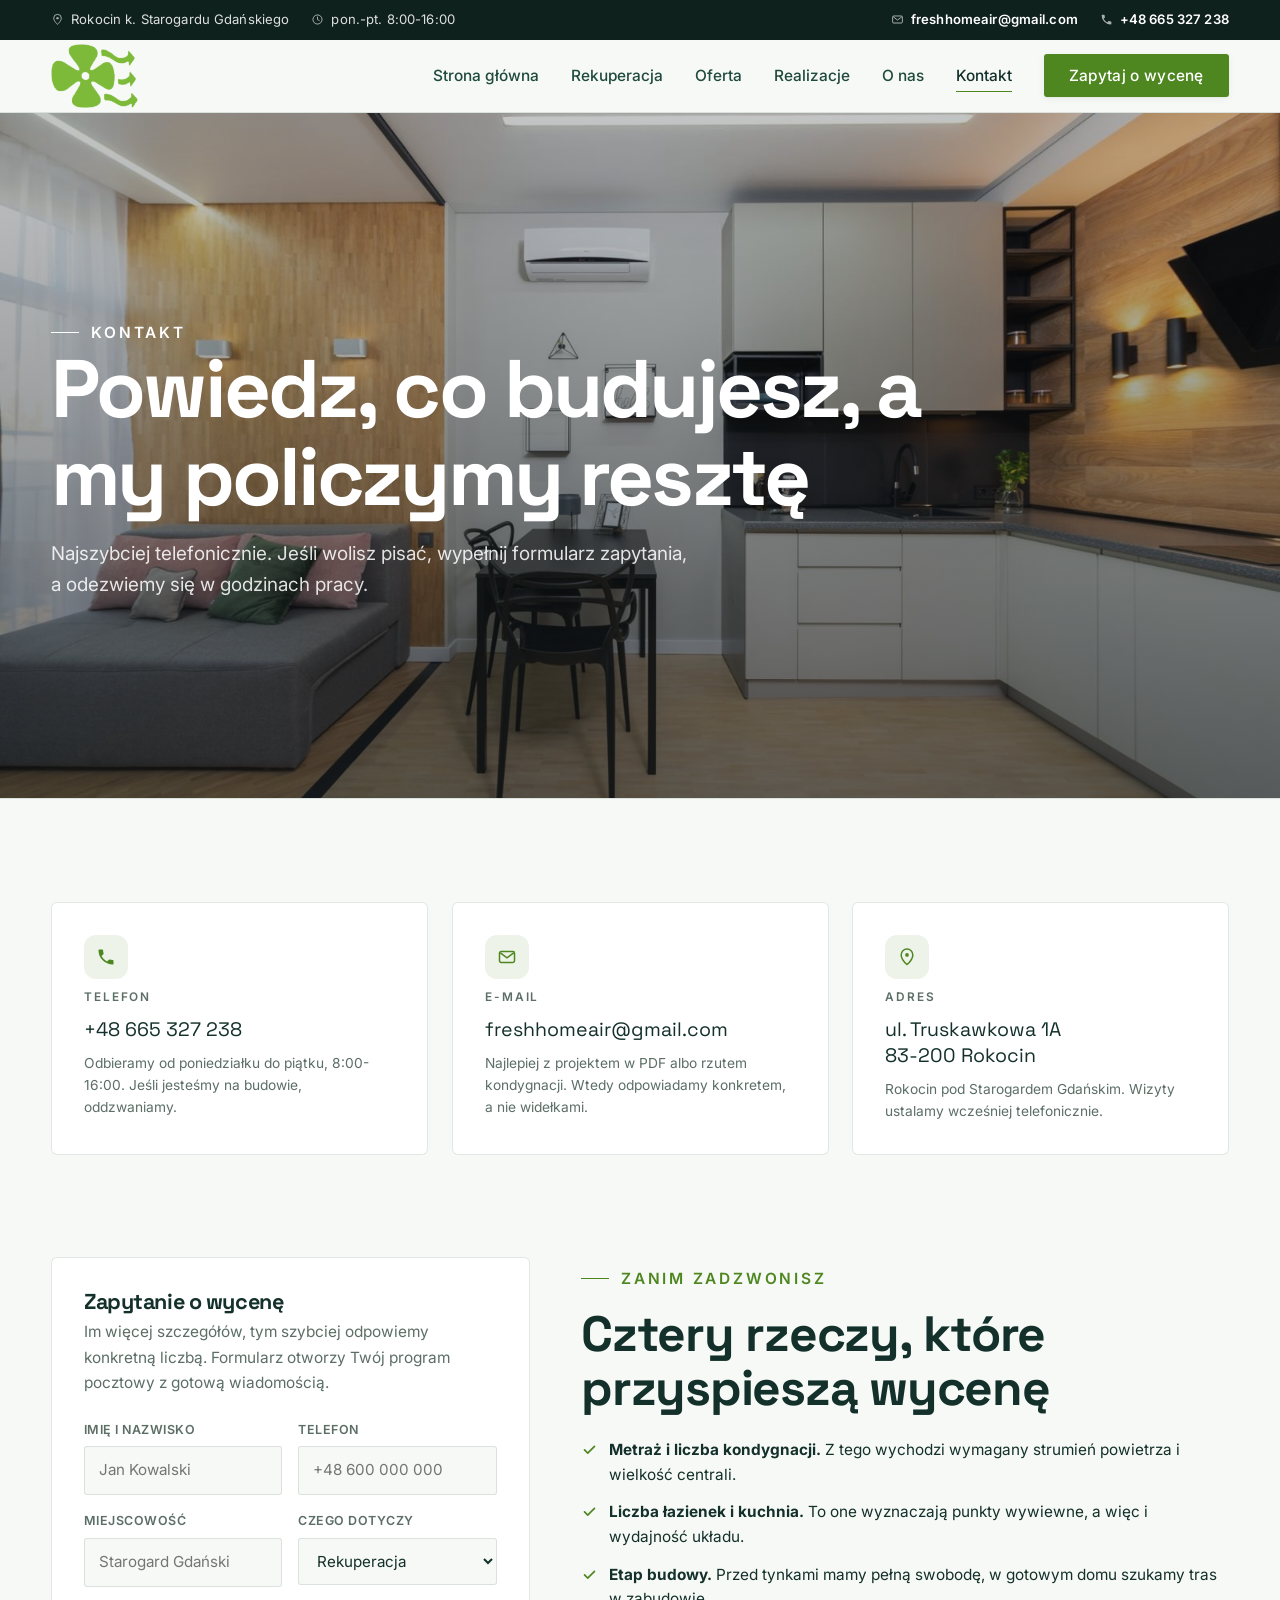
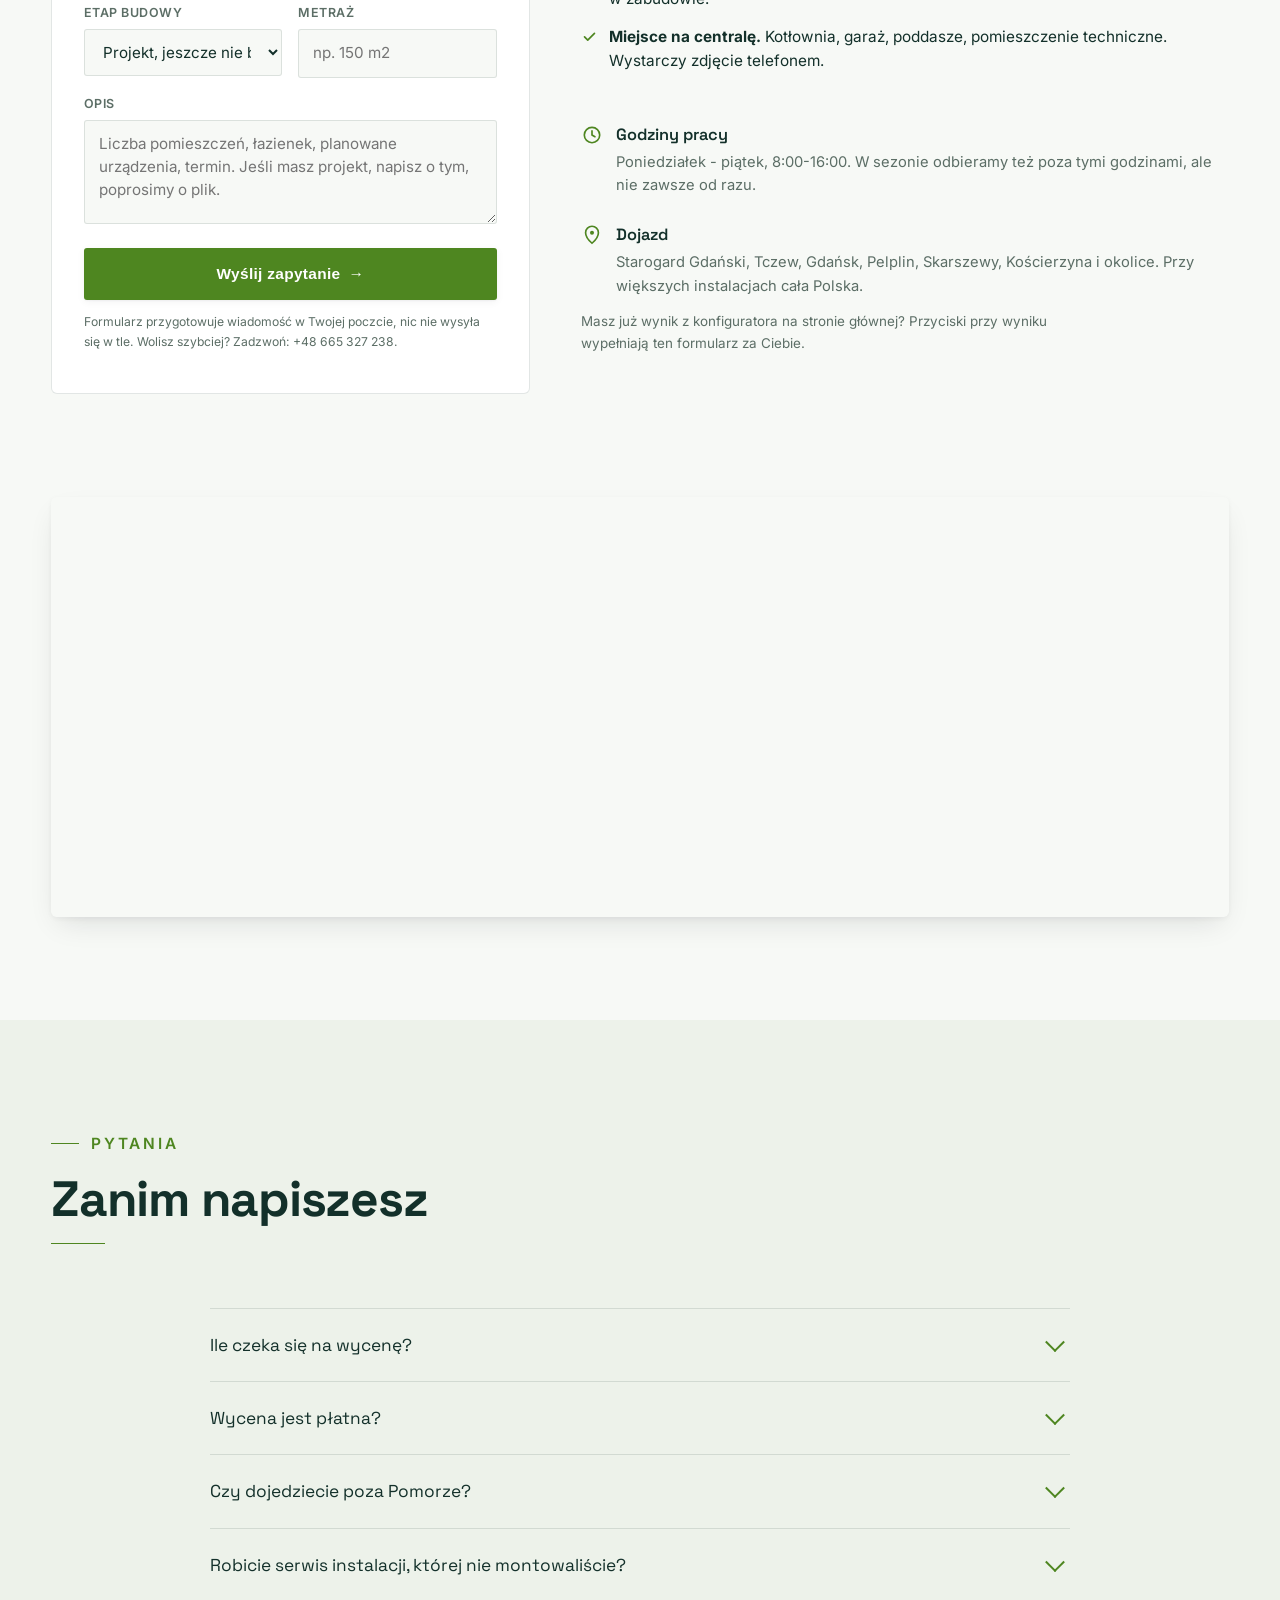
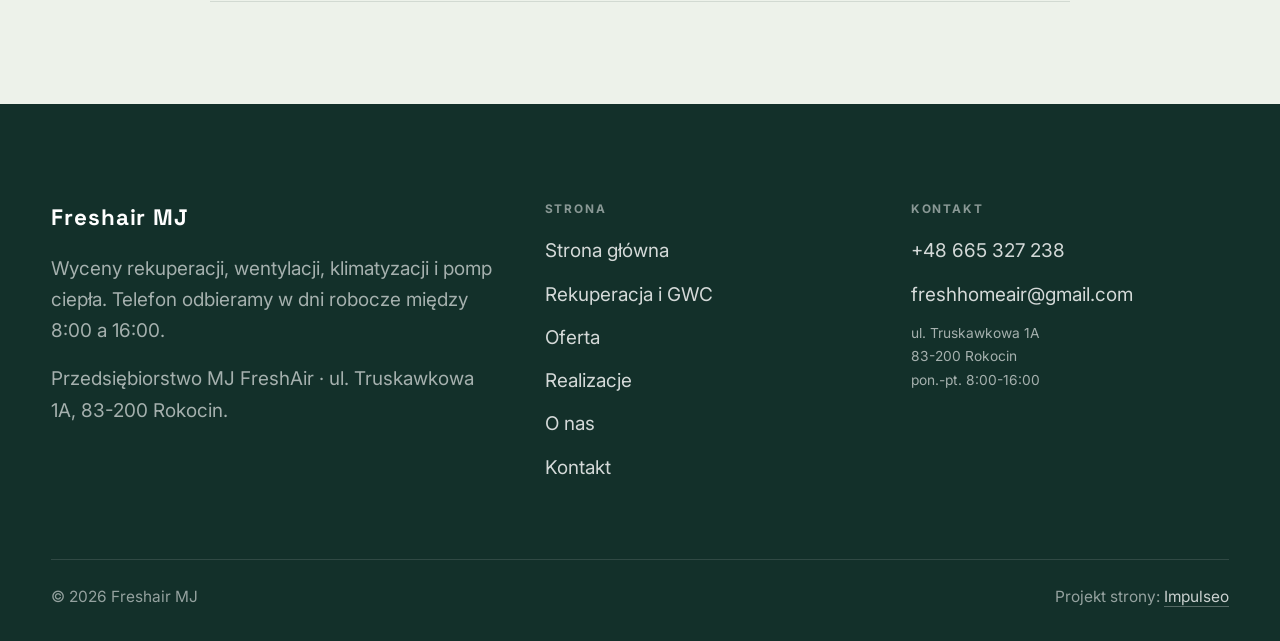
==== commit 8acfad27: "Stopka: podpis Impulseo z linkiem + poprawka znikajacego napisu w naglowku" ====
--- a/kontakt.html
+++ b/kontakt.html
@@ -200,7 +200,7 @@
     </div>
     <div class="foot-bot">
       <span>© <span data-year>2026</span> Freshair MJ</span>
-      <span>Projekt strony: Krzysztof Brzeziński</span>
+      <span>Projekt strony: <a class="foot-credit" href="https://impulseo.pl" target="_blank" rel="noopener">Impulseo</a></span>
     </div>
   </div>
 </footer>
--- a/assets/styles.css
+++ b/assets/styles.css
@@ -1,7 +1,7 @@
 /* ============================================================
    STOLBASZ — premium, architektoniczny B2B fit-out
    Jasna paleta, zero brązu. System wg premium-web-craft.
-   Projekt strony: Krzysztof Brzeziński
+   Projekt strony: Impulseo (impulseo.pl)
    ============================================================ */
 
 :root{
@@ -632,3 +632,64 @@
    zielonkawe - branża wentylacyjna czyta się na chłodno, terakota z auto-palety
    rozjeżdżała się z logo i z tematem powietrza. */
 :root{--accent:#4E8620;--accent-d:#3D6B18;--accent-soft:rgba(78,134,32,0.10);--paper:#F7F9F6;--paper-2:#EDF2EA;--paper-3:#E5EBE1;}
+
+/* === HERO-FIT (29.07.2026) — hero DOPASOWUJE SIĘ do wysokości okna =========================
+   Zgłoszenie K. 29.07: na jego laptopie przyciski CTA w hero były ucięte dolną krawędzią
+   (Modern House). Pomiar headless (1512x879 → realny widok 792 px): dolna krawędź CTA
+   wypadała 123 px POD ekranem. Nawet przy maksymalnym oknie (982) było -20 px.
+
+   DLACZEGO POPRZEDNI FIX NIE DZIAŁAŁ: 27.07 dołożyliśmy @media(max-height:820px) — próg.
+   Widok K. ma ~792-895 px, czyli TUŻ NAD progiem → reguła w ogóle się nie włączała.
+   Progi są kruche: każdy inny laptop/dok/pasek zakładek przesuwa granicę.
+
+   ROZWIĄZANIE: zero progów. Każdy rozmiar, który decyduje o wysokości hero (typografia,
+   odstępy, padding), dostaje `min(dotychczasowa-wartość, X svh)` — czyli na wysokim ekranie
+   nic się nie zmienia, a im niższe okno, tym płynniej mniejsze. Treści NIE ucinamy.
+
+   Doklejane na SAM KONIEC styles.css (po motion) → wygrywa kaskadę, nie rusza reguł w miejscu.
+   Weryfikacja: tools-retrofit/measure_fold.py (mierzy zapas pod CTA dla 720/800/879/982). */
+
+/* ---------- HERO KINOWY (strona główna, rodziny „editorial") ---------- */
+.hero-cine .wrap{padding-block:min(var(--space-8),4svh)}
+.hero-cine .eyebrow{margin-bottom:min(var(--space-5),2svh)}
+.hero-cine h1{font-size:min(clamp(2.9rem,2rem + 4.4vw,5.2rem),7.6svh);
+  margin-bottom:min(var(--space-5),2.4svh)}
+.hero-cine .lead{font-size:min(1.125rem,2.3svh);line-height:1.55;
+  margin-bottom:min(var(--space-7),3.2svh)}
+
+/* ---------- HERO FACHOWCY — wariant A (pełny ekran) ---------- */
+.hf-panel{padding-top:min(clamp(6.5rem,13vh,9rem),11svh);
+  padding-bottom:min(clamp(2.6rem,6vh,3.6rem),4svh)}
+.hf-title{font-size:min(clamp(2.3rem,1.6rem + 3.2vw,4.3rem),7svh);
+  margin-top:min(var(--space-4),1.8svh);margin-bottom:min(var(--space-4),1.8svh)}
+.hf-lead{font-size:min(1.18rem,2.3svh);line-height:1.5}
+.hf-phone{margin-top:min(var(--space-6),2.8svh);margin-bottom:min(var(--space-5),2.2svh)}
+.hf-phone-num{font-size:min(clamp(2rem,1.5rem + 2.4vw,3.05rem),5.2svh)}
+.hf-trust{margin-top:min(var(--space-6),2.6svh);padding-top:min(var(--space-4),1.6svh)}
+
+/* Telefon: tam liczy się czytelność, nie upychanie — skalowanie wysokością wyłączone,
+   bo przy 844 px wysokości ekranu svh-limity zaczęłyby zmniejszać tekst bez potrzeby. */
+@media(max-width:680px){
+  .hero-cine h1{font-size:clamp(1.9rem,1.15rem + 4.4vw,2.7rem)}
+  .hero-cine .lead{font-size:.98rem}
+  .hf-title{font-size:clamp(2.1rem,1.6rem + 3.2vw,3rem)}
+  .hf-lead{font-size:1rem}
+  .hf-phone-num{font-size:clamp(1.9rem,1.5rem + 2.4vw,2.5rem)}
+}
+/* === /HERO-FIT === */
+
+
+/* ====== IMPULSEO-FIX-20260731 ======================================================
+   1) PODPIS w stopce jest teraz linkiem do impulseo.pl - ma być widocznie klikalny.
+   2) ŻYWY NAGŁÓWEK: warstwa przenikających kadrów (.mt-hero-layer) miała z-index:1, więc
+      lądowała NAD przyciemnieniem hero, a w rodzinie „fachowcy" nawet nad panelem z tekstem
+      (.hf-panel nie miał własnego z-index). Efekt: przy zmianie zdjęcia napis znikał i wracał.
+      Teraz warstwa idzie tam, gdzie zdjęcie tła (z-index:-2), a treść nagłówka dostaje twardy
+      z-index:3. Zmieniają się WYŁĄCZNIE zdjęcia w tle - napis stoi nieruchomo.
+      (hero-cine celowo pominięte: tam img ma z-index:0 i układ był poprawny.) */
+.foot-bot a.foot-credit{color:rgba(255,255,255,.78);text-decoration:none;border-bottom:1px solid rgba(255,255,255,.28)}
+.foot-bot a.foot-credit:hover{color:#fff;border-bottom-color:#fff}
+.hero-fach > img.mt-hero-layer,.hero-gastro > img.mt-hero-layer,.hero-auto > img.mt-hero-layer,
+.hero-dom > img.mt-hero-layer,.hero-studio > img.mt-hero-layer{z-index:-2}
+.hf-panel,.hf-inner,.hd-panel,.hk-panel,.ha-inner,.hs-inner,.hg-inner{position:relative;z-index:3}
+/* ====== koniec IMPULSEO-FIX-20260731 ====== */
